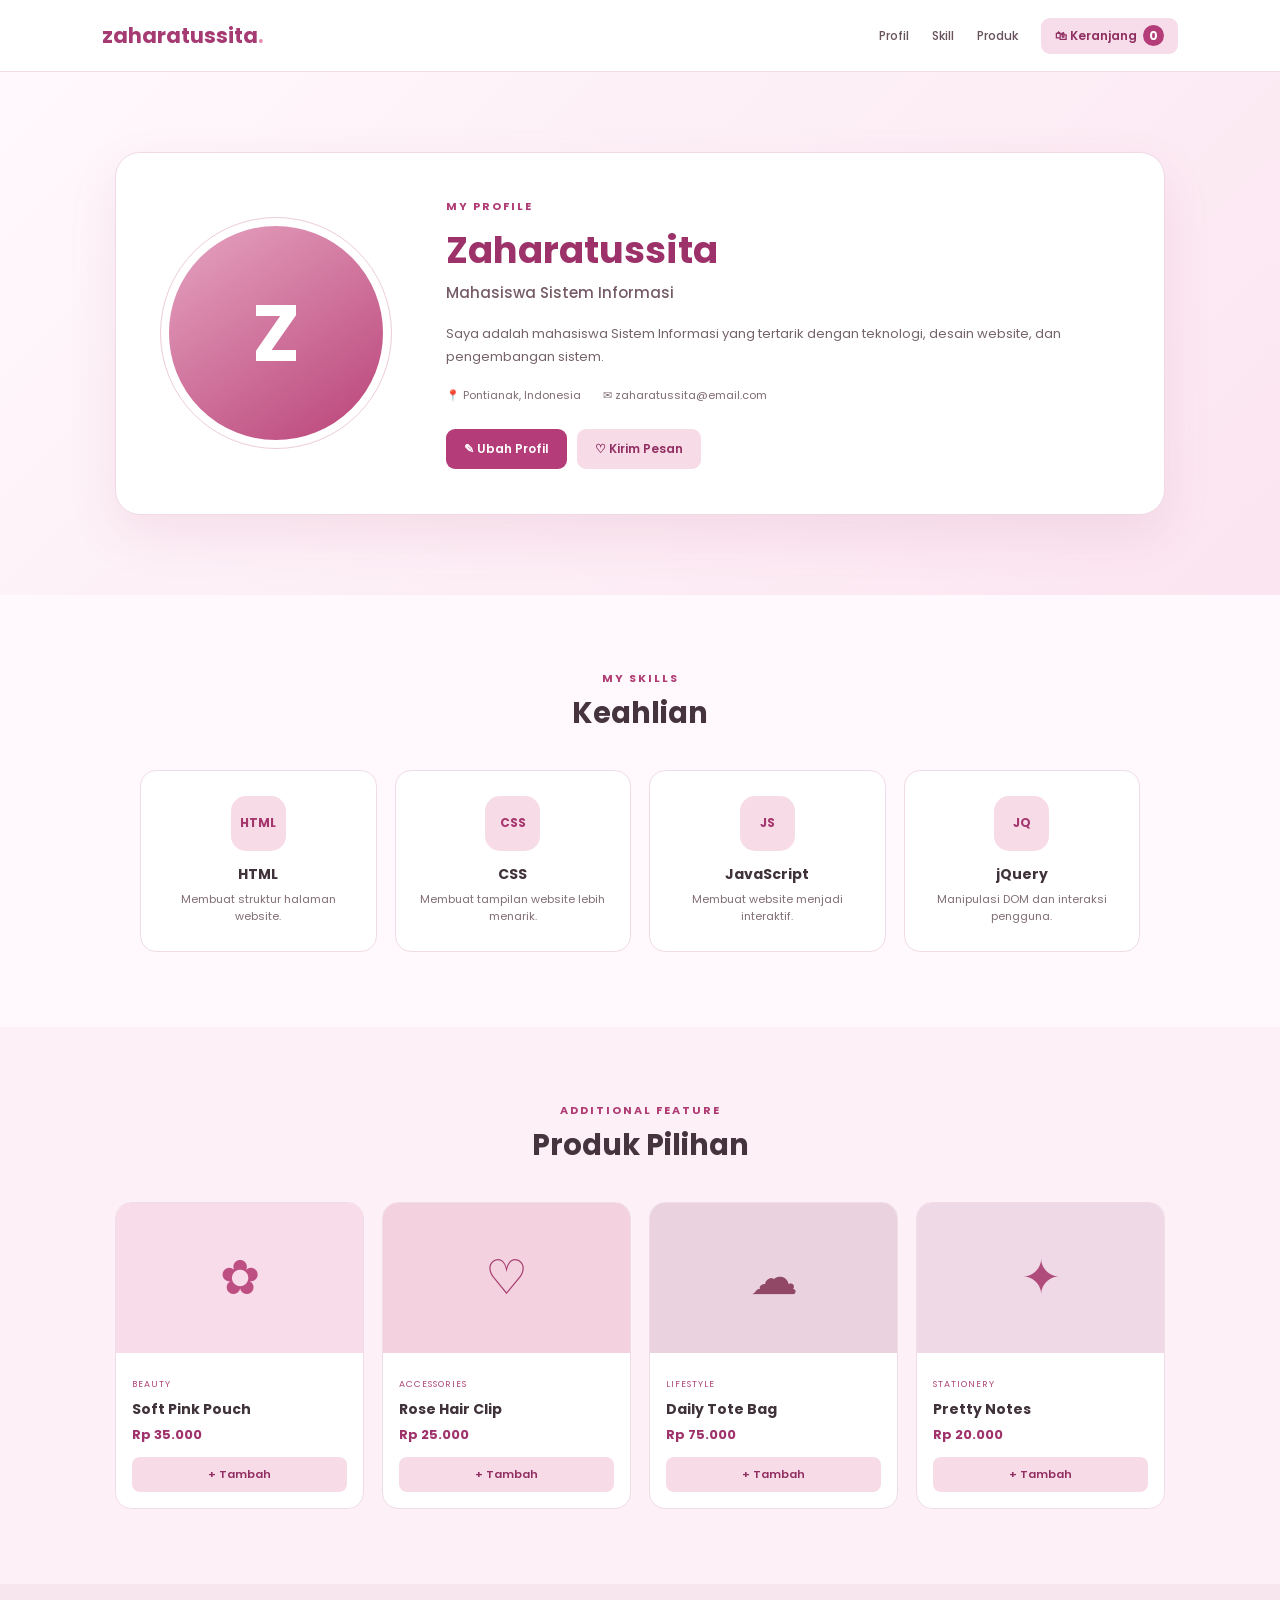
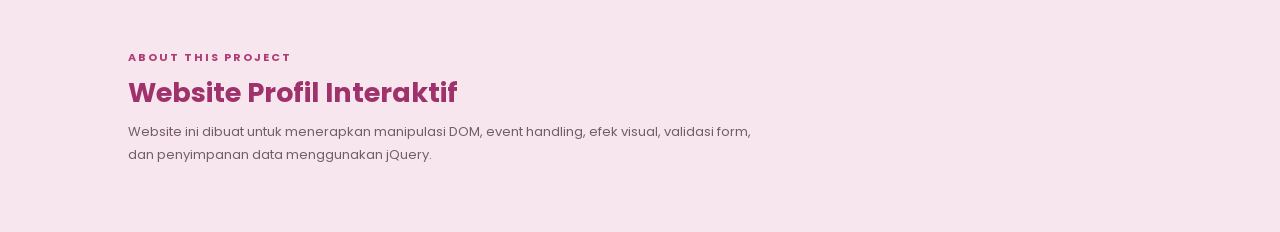
==== index.html @ 1e8b6162 "praktikum pemrograman dasar study kasus" ====
<!DOCTYPE html>
<html lang="id">
<head>
    <meta charset="UTF-8">
    <meta name="viewport" content="width=device-width, initial-scale=1.0">
    <title>Profil Zaharatussita</title>

    <link rel="preconnect" href="https://fonts.googleapis.com">
    <link rel="preconnect" href="https://fonts.gstatic.com" crossorigin>
    <link href="https://fonts.googleapis.com/css2?family=Poppins:wght@400;500;600;700&display=swap" rel="stylesheet">

    <link rel="stylesheet" href="style.css">
</head>
<body>

<header class="navbar">
    <div class="logo">zaharatussita<span>.</span></div>

    <nav>
        <a href="#profil">Profil</a>
        <a href="#skill">Skill</a>
        <a href="#produk">Produk</a>
        <button id="btnCart" class="cart-btn">
            🛍 Keranjang <b id="cartCount">0</b>
        </button>
    </nav>
</header>

<main>

    <!-- STUDI KASUS 4: PROFILE -->
    <section id="profil" class="profile-section">
        <div class="profile-card">

            <div class="profile-photo">
                <div class="photo-circle">Z</div>
            </div>

            <div class="profile-info">
                <p class="label">MY PROFILE</p>
                <h1 id="profileName">Zaharatussita</h1>

                <h3 id="profileJob">Mahasiswa Sistem Informasi</h3>

                <p id="profileDescription" class="description">
                    Saya adalah mahasiswa Sistem Informasi yang tertarik
                    dengan teknologi, desain website, dan pengembangan sistem.
                </p>

                <div class="profile-details">
                    <p>📍 <span id="profileLocation">Pontianak, Indonesia</span></p>
                    <p>✉ <span id="profileEmail">zaharatussita@email.com</span></p>
                </div>

                <div class="profile-buttons">
                    <button id="btnEditProfile" class="primary-btn">
                        ✎ Ubah Profil
                    </button>

                    <button id="btnMessage" class="secondary-btn">
                        ♡ Kirim Pesan
                    </button>
                </div>
            </div>
        </div>
    </section>

    <!-- SKILL -->
    <section id="skill" class="section">
        <div class="section-title">
            <p>MY SKILLS</p>
            <h2>Keahlian</h2>
        </div>

        <div class="skill-grid">
            <div class="skill-card">
                <div class="skill-icon">HTML</div>
                <h3>HTML</h3>
                <p>Membuat struktur halaman website.</p>
            </div>

            <div class="skill-card">
                <div class="skill-icon">CSS</div>
                <h3>CSS</h3>
                <p>Membuat tampilan website lebih menarik.</p>
            </div>

            <div class="skill-card">
                <div class="skill-icon">JS</div>
                <h3>JavaScript</h3>
                <p>Membuat website menjadi interaktif.</p>
            </div>

            <div class="skill-card">
                <div class="skill-icon">JQ</div>
                <h3>jQuery</h3>
                <p>Manipulasi DOM dan interaksi pengguna.</p>
            </div>
        </div>
    </section>

    <!-- FITUR TAMBAHAN: PRODUK -->
    <section id="produk" class="section product-section">
        <div class="section-title">
            <p>ADDITIONAL FEATURE</p>
            <h2>Produk Pilihan</h2>
        </div>

        <div class="product-grid">

            <article class="product-card">
                <div class="product-image pink">✿</div>
                <div class="product-info">
                    <span>Beauty</span>
                    <h3>Soft Pink Pouch</h3>
                    <p>Rp 35.000</p>
                    <button class="add-cart"
                        data-id="1"
                        data-nama="Soft Pink Pouch"
                        data-harga="35000">
                        + Tambah
                    </button>
                </div>
            </article>

            <article class="product-card">
                <div class="product-image rose">♡</div>
                <div class="product-info">
                    <span>Accessories</span>
                    <h3>Rose Hair Clip</h3>
                    <p>Rp 25.000</p>
                    <button class="add-cart"
                        data-id="2"
                        data-nama="Rose Hair Clip"
                        data-harga="25000">
                        + Tambah
                    </button>
                </div>
            </article>

            <article class="product-card">
                <div class="product-image mauve">☁</div>
                <div class="product-info">
                    <span>Lifestyle</span>
                    <h3>Daily Tote Bag</h3>
                    <p>Rp 75.000</p>
                    <button class="add-cart"
                        data-id="3"
                        data-nama="Daily Tote Bag"
                        data-harga="75000">
                        + Tambah
                    </button>
                </div>
            </article>

            <article class="product-card">
                <div class="product-image berry">✦</div>
                <div class="product-info">
                    <span>Stationery</span>
                    <h3>Pretty Notes</h3>
                    <p>Rp 20.000</p>
                    <button class="add-cart"
                        data-id="4"
                        data-nama="Pretty Notes"
                        data-harga="20000">
                        + Tambah
                    </button>
                </div>
            </article>

        </div>
    </section>

    <section class="about-section">
        <div>
            <p class="label">ABOUT THIS PROJECT</p>
            <h2>Website Profil Interaktif</h2>
            <p>
                Website ini dibuat untuk menerapkan manipulasi DOM,
                event handling, efek visual, validasi form, dan
                penyimpanan data menggunakan jQuery.
            </p>
        </div>
    </section>

</main>

<!-- MODAL EDIT PROFIL -->
<div id="editModal" class="modal">
    <div class="modal-content">
        <button class="close">&times;</button>

        <h2>Ubah Profil</h2>
        <p class="modal-desc">
            Edit informasi profil kemudian simpan perubahan.
        </p>

        <form id="profileForm">

            <label for="editName">Nama</label>
            <input type="text" id="editName">

            <label for="editJob">Pekerjaan / Status</label>
            <input type="text" id="editJob">

            <label for="editDescription">Deskripsi</label>
            <textarea id="editDescription" rows="4"></textarea>

            <label for="editLocation">Lokasi</label>
            <input type="text" id="editLocation">

            <label for="editEmail">Email</label>
            <input type="email" id="editEmail">

            <small id="profileError" class="error">
                Semua data harus diisi dengan benar.
            </small>

            <button type="submit" class="primary-btn full">
                Simpan Profil
            </button>
        </form>
    </div>
</div>

<!-- MODAL KIRIM PESAN -->
<div id="messageModal" class="modal">
    <div class="modal-content">
        <button class="close">&times;</button>

        <h2>Tinggalkan Pesan</h2>
        <p class="modal-desc">
            Isi form berikut untuk mengirim pesan.
        </p>

        <form id="contactForm">

            <label for="nama">Nama Lengkap</label>
            <input type="text" id="nama" placeholder="Masukkan nama">
            <small id="errNama" class="error">
                Nama minimal 3 karakter.
            </small>

            <label for="email">Email</label>
            <input type="email" id="email" placeholder="contoh@email.com">
            <small id="errEmail" class="error">
                Masukkan email yang valid.
            </small>

            <label for="pesan">Pesan</label>
            <textarea id="pesan" rows="5"
                placeholder="Tulis pesan minimal 10 karakter"></textarea>
            <small id="errPesan" class="error">
                Pesan minimal 10 karakter.
            </small>

            <button type="submit" class="primary-btn full">
                ✉ Kirim Pesan
            </button>
        </form>
    </div>
</div>

<!-- MODAL KERANJANG -->
<div id="cartModal" class="modal">
    <div class="modal-content cart-content">
        <button class="close">&times;</button>

        <h2>Keranjang Belanja</h2>

        <div id="cartItems"></div>

        <div class="cart-summary">

            <div class="summary-row">
                <span>Subtotal</span>
                <strong id="cartSubtotal">Rp 0</strong>
            </div>

            <div class="summary-row discount-row">
                <span>Diskon 10%</span>
                <strong id="cartDiscount">Rp 0</strong>
            </div>

            <div class="summary-row total-row">
                <span>Total</span>
                <strong id="cartTotal">Rp 0</strong>
            </div>

        </div>

        <button id="btnCheckout" class="primary-btn full">
            Checkout
        </button>
    </div>
</div>

<!-- MODAL DATA PEMBELI -->
<div id="buyerModal" class="modal">
    <div class="modal-content">
        <button class="close">&times;</button>

        <h2>Data Pembeli</h2>
        <p class="modal-desc">
            Lengkapi data sebelum checkout.
        </p>

        <form id="buyerForm">

            <label for="buyerName">Nama Lengkap</label>
            <input type="text" id="buyerName"
                placeholder="Masukkan nama lengkap">
            <small id="errBuyerName" class="error">
                Nama minimal 3 karakter.
            </small>

            <label for="buyerAddress">Alamat</label>
            <textarea id="buyerAddress" rows="3"
                placeholder="Masukkan alamat lengkap"></textarea>
            <small id="errBuyerAddress" class="error">
                Alamat wajib diisi.
            </small>

            <label for="buyerPhone">No. HP</label>
            <input type="text" id="buyerPhone"
                placeholder="08xxxxxxxxxx">
            <small id="errBuyerPhone" class="error">
                No. HP harus berupa angka dan minimal 10 digit.
            </small>

            <button type="submit" class="primary-btn full">
                Konfirmasi Checkout
            </button>
        </form>
    </div>
</div>

<div id="successMessage" class="success-message">
    ✓ Pesan berhasil dikirim!
</div>

<script src="https://code.jquery.com/jquery-3.7.1.min.js"></script>
<script src="script.js"></script>

</body>
</html>
---- style.css ----
* {
    margin: 0;
    padding: 0;
    box-sizing: border-box;
}

html {
    scroll-behavior: smooth;
}

body {
    font-family: "Poppins", sans-serif;
    background: #fff8fc;
    color: #40323a;
}

.navbar {
    height: 72px;
    padding: 0 8%;
    display: flex;
    align-items: center;
    justify-content: space-between;
    position: sticky;
    top: 0;
    z-index: 20;
    background: rgba(255, 255, 255, .96);
    border-bottom: 1px solid #f0dce7;
}

.logo {
    color: #a63b73;
    font-size: 21px;
    font-weight: 700;
}

.logo span {
    color: #e58ab3;
}

nav {
    display: flex;
    align-items: center;
    gap: 23px;
}

nav a {
    color: #68535d;
    text-decoration: none;
    font-size: 12px;
    font-weight: 500;
}

nav a:hover {
    color: #a63770;
}

.cart-btn {
    border: none;
    padding: 9px 14px;
    border-radius: 9px;
    background: #f7dce9;
    color: #8f2f62;
    font-family: inherit;
    font-size: 12px;
    font-weight: 600;
    cursor: pointer;
}

.cart-btn b {
    background: #b43d79;
    color: white;
    padding: 2px 6px;
    border-radius: 15px;
    margin-left: 3px;
}

.profile-section {
    padding: 80px 9%;
    background: linear-gradient(135deg, #fff8fc, #fbe5f0);
}

.profile-card {
    max-width: 1050px;
    margin: auto;
    padding: 45px;
    display: flex;
    align-items: center;
    gap: 55px;
    background: white;
    border: 1px solid #f0d9e5;
    border-radius: 25px;
    box-shadow: 0 20px 50px rgba(163, 57, 111, .10);
}

.profile-photo {
    flex-shrink: 0;
}

.photo-circle {
    width: 230px;
    height: 230px;
    display: grid;
    place-items: center;
    border-radius: 50%;
    background: linear-gradient(145deg, #e6a4c1, #b94378);
    border: 8px solid #fff;
    outline: 1px solid #edccda;
    color: white;
    font-size: 80px;
    font-weight: 700;
}

.profile-info {
    flex: 1;
}

.label,
.section-title p {
    color: #b03c74;
    font-size: 11px;
    font-weight: 700;
    letter-spacing: 2px;
}

.profile-info h1 {
    margin: 7px 0 3px;
    color: #9d3169;
    font-size: 37px;
}

.profile-info h3 {
    color: #765b67;
    font-size: 15px;
    font-weight: 500;
}

.description {
    max-width: 650px;
    margin: 18px 0;
    color: #75636b;
    font-size: 13px;
    line-height: 1.8;
}

.profile-details {
    display: flex;
    gap: 22px;
    flex-wrap: wrap;
    color: #806c75;
    font-size: 11px;
}

.profile-buttons {
    display: flex;
    gap: 10px;
    margin-top: 25px;
}

.primary-btn,
.secondary-btn {
    border: none;
    padding: 11px 18px;
    border-radius: 9px;
    font-family: inherit;
    font-size: 12px;
    font-weight: 600;
    cursor: pointer;
    transition: .25s;
}

.primary-btn {
    background: #b43d79;
    color: white;
}

.primary-btn:hover {
    background: #922d61;
    transform: translateY(-2px);
}

.secondary-btn {
    background: #f7dce8;
    color: #922f62;
}

.secondary-btn:hover {
    background: #efc4d9;
}

.section {
    padding: 75px 8%;
}

.section-title {
    text-align: center;
    margin-bottom: 35px;
}

.section-title h2 {
    margin-top: 5px;
    font-size: 29px;
    color: #45343d;
}

.skill-grid {
    max-width: 1000px;
    margin: auto;
    display: grid;
    grid-template-columns: repeat(4, 1fr);
    gap: 18px;
}

.skill-card {
    padding: 25px 18px;
    text-align: center;
    background: white;
    border: 1px solid #f0dce6;
    border-radius: 16px;
    transition: .25s;
}

.skill-card:hover {
    transform: translateY(-5px);
    box-shadow: 0 15px 35px rgba(166, 55, 112, .10);
}

.skill-icon {
    width: 55px;
    height: 55px;
    margin: auto auto 13px;
    display: grid;
    place-items: center;
    border-radius: 15px;
    background: #f7dce8;
    color: #a5356d;
    font-size: 12px;
    font-weight: 700;
}

.skill-card h3 {
    font-size: 14px;
    margin-bottom: 6px;
}

.skill-card p {
    color: #806d76;
    font-size: 11px;
    line-height: 1.6;
}

.product-section {
    background: #fdf0f6;
}

.product-grid {
    max-width: 1050px;
    margin: auto;
    display: grid;
    grid-template-columns: repeat(4, 1fr);
    gap: 18px;
}

.product-card {
    overflow: hidden;
    background: white;
    border: 1px solid #f0dce6;
    border-radius: 16px;
    transition: .25s;
}

.product-card:hover {
    transform: translateY(-5px);
    box-shadow: 0 15px 35px rgba(166, 55, 112, .10);
}

.product-image {
    height: 150px;
    display: grid;
    place-items: center;
    font-size: 48px;
}

.pink {
    background: #f9dce9;
    color: #bd4f83;
}

.rose {
    background: #f4d1df;
    color: #a43b6d;
}

.mauve {
    background: #ead3df;
    color: #914866;
}

.berry {
    background: #f0d9e6;
    color: #b04c7c;
}

.product-info {
    padding: 16px;
}

.product-info span {
    color: #b04a7a;
    font-size: 9px;
    letter-spacing: 1px;
    text-transform: uppercase;
}

.product-info h3 {
    margin: 5px 0;
    font-size: 14px;
}

.product-info > p {
    color: #9f326b;
    font-size: 13px;
    font-weight: 700;
}

.add-cart {
    width: 100%;
    margin-top: 12px;
    padding: 9px;
    border: none;
    border-radius: 8px;
    background: #f7dce8;
    color: #922f62;
    font-family: inherit;
    font-size: 11px;
    font-weight: 600;
    cursor: pointer;
}

.add-cart:hover {
    background: #efc4d9;
}

.about-section {
    padding: 65px 10%;
    background: #f8e6ef;
}

.about-section h2 {
    margin: 7px 0;
    color: #9f326b;
    font-size: 27px;
}

.about-section p:last-child {
    max-width: 650px;
    color: #735e68;
    font-size: 13px;
    line-height: 1.8;
}

.modal {
    display: none;
    position: fixed;
    inset: 0;
    z-index: 50;
    overflow-y: auto;
    padding: 25px 15px;
    background: rgba(53, 29, 43, .50);
}

.modal-content {
    position: relative;
    width: 100%;
    max-width: 470px;
    margin: 35px auto;
    padding: 30px;
    border-radius: 18px;
    background: white;
    box-shadow: 0 20px 60px rgba(64, 25, 47, .20);
}

.modal-content h2 {
    color: #9f326b;
    font-size: 23px;
}

.modal-desc {
    margin: 5px 0 20px;
    color: #89727b;
    font-size: 11px;
}

.close {
    position: absolute;
    right: 17px;
    top: 10px;
    border: none;
    background: none;
    color: #9c7b88;
    font-size: 27px;
    cursor: pointer;
}

label {
    display: block;
    margin: 12px 0 5px;
    color: #604b55;
    font-size: 11px;
    font-weight: 600;
}

input,
textarea {
    width: 100%;
    padding: 10px;
    border: 1px solid #e6ccd8;
    border-radius: 8px;
    outline: none;
    resize: vertical;
    font-family: inherit;
    font-size: 11px;
}

input:focus,
textarea:focus {
    border-color: #bd4d82;
    box-shadow: 0 0 0 3px rgba(189, 77, 130, .08);
}

.error {
    display: none;
    margin-top: 4px;
    color: #c13e70;
    font-size: 9px;
}

.full {
    width: 100%;
    margin-top: 17px;
}

.cart-row {
    display: flex;
    align-items: center;
    gap: 10px;
    padding: 13px 0;
    border-bottom: 1px solid #f1e1e8;
}

.cart-row-info {
    flex: 1;
}

.cart-row-info h4 {
    font-size: 12px;
}

.cart-row-info p {
    margin-top: 2px;
    color: #a13a6d;
    font-size: 10px;
}

.qty-control {
    display: flex;
    align-items: center;
    gap: 6px;
}

.qty-control button {
    width: 24px;
    height: 24px;
    border: none;
    border-radius: 6px;
    background: #f5dbe7;
    color: #8f2e61;
    cursor: pointer;
}

.remove-item {
    border: none;
    background: none;
    color: #c55a88;
    cursor: pointer;
    font-size: 18px;
}

.empty-cart {
    padding: 35px 5px;
    text-align: center;
    color: #947c86;
    font-size: 12px;
}

.cart-summary {
    margin-top: 15px;
}

.summary-row {
    display: flex;
    justify-content: space-between;
    padding: 6px 0;
    color: #705b65;
    font-size: 11px;
}

.discount-row {
    color: #b83d76;
}

.total-row {
    margin-top: 7px;
    padding-top: 13px;
    border-top: 1px solid #ead5df;
    color: #8f2d60;
    font-size: 15px;
}

.success-message {
    display: none;
    position: fixed;
    right: 22px;
    bottom: 22px;
    z-index: 80;
    padding: 13px 18px;
    border-radius: 10px;
    background: #a83b70;
    color: white;
    font-size: 11px;
    box-shadow: 0 10px 25px rgba(125, 38, 82, .20);
}

@media (max-width: 850px) {
    .profile-card {
        flex-direction: column;
        text-align: center;
        padding: 35px 25px;
    }

    .profile-details,
    .profile-buttons {
        justify-content: center;
    }

    .skill-grid,
    .product-grid {
        grid-template-columns: repeat(2, 1fr);
    }
}

@media (max-width: 600px) {
    .navbar {
        padding: 0 5%;
    }

    nav a {
        display: none;
    }

    .profile-section {
        padding: 50px 6%;
    }

    .photo-circle {
        width: 180px;
        height: 180px;
        font-size: 60px;
    }

    .profile-info h1 {
        font-size: 30px;
    }

    .profile-buttons {
        flex-direction: column;
    }

    .skill-grid,
    .product-grid {
        grid-template-columns: 1fr;
    }

    .section {
        padding: 55px 7%;
    }
}
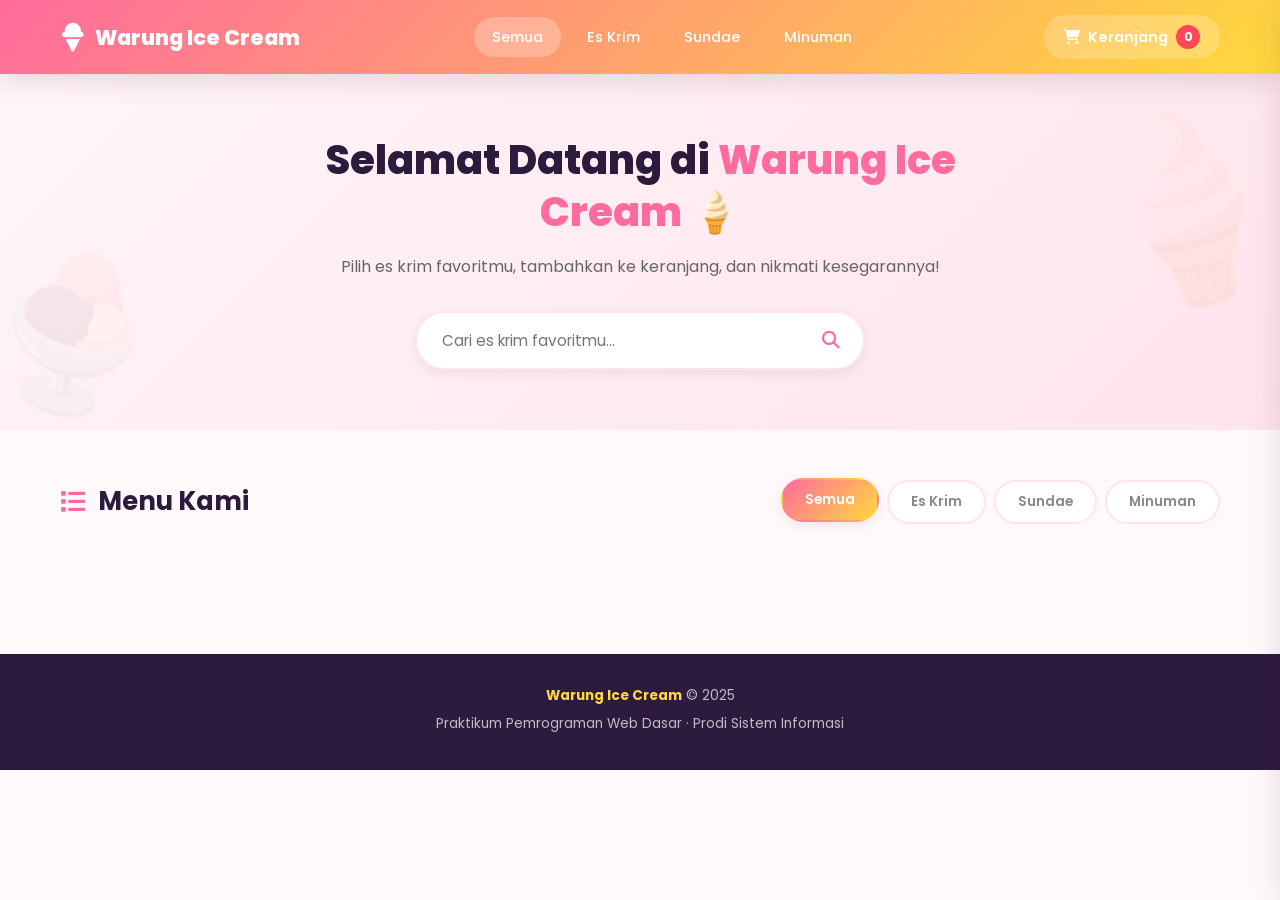
==== commit 9976d37c: "eskrim" ====
--- a/index.html
+++ b/index.html
@@ -1,346 +1,119 @@
-<!DOCTYPE html>
-<html lang="id">
-<head>
-    <meta charset="UTF-8">
-    <meta name="viewport" content="width=device-width, initial-scale=1.0">
-    <title>Profil Zaharatussita</title>
-
-    <link rel="preconnect" href="https://fonts.googleapis.com">
-    <link rel="preconnect" href="https://fonts.gstatic.com" crossorigin>
-    <link href="https://fonts.googleapis.com/css2?family=Poppins:wght@400;500;600;700&display=swap" rel="stylesheet">
-
-    <link rel="stylesheet" href="style.css">
-</head>
-<body>
-
-<header class="navbar">
-    <div class="logo">zaharatussita<span>.</span></div>
-
-    <nav>
-        <a href="#profil">Profil</a>
-        <a href="#skill">Skill</a>
-        <a href="#produk">Produk</a>
-        <button id="btnCart" class="cart-btn">
-            🛍 Keranjang <b id="cartCount">0</b>
-        </button>
-    </nav>
-</header>
-
-<main>
-
-    <!-- STUDI KASUS 4: PROFILE -->
-    <section id="profil" class="profile-section">
-        <div class="profile-card">
-
-            <div class="profile-photo">
-                <div class="photo-circle">Z</div>
-            </div>
-
-            <div class="profile-info">
-                <p class="label">MY PROFILE</p>
-                <h1 id="profileName">Zaharatussita</h1>
-
-                <h3 id="profileJob">Mahasiswa Sistem Informasi</h3>
-
-                <p id="profileDescription" class="description">
-                    Saya adalah mahasiswa Sistem Informasi yang tertarik
-                    dengan teknologi, desain website, dan pengembangan sistem.
-                </p>
-
-                <div class="profile-details">
-                    <p>📍 <span id="profileLocation">Pontianak, Indonesia</span></p>
-                    <p>✉ <span id="profileEmail">zaharatussita@email.com</span></p>
-                </div>
-
-                <div class="profile-buttons">
-                    <button id="btnEditProfile" class="primary-btn">
-                        ✎ Ubah Profil
-                    </button>
-
-                    <button id="btnMessage" class="secondary-btn">
-                        ♡ Kirim Pesan
-                    </button>
-                </div>
-            </div>
-        </div>
-    </section>
-
-    <!-- SKILL -->
-    <section id="skill" class="section">
-        <div class="section-title">
-            <p>MY SKILLS</p>
-            <h2>Keahlian</h2>
-        </div>
-
-        <div class="skill-grid">
-            <div class="skill-card">
-                <div class="skill-icon">HTML</div>
-                <h3>HTML</h3>
-                <p>Membuat struktur halaman website.</p>
-            </div>
-
-            <div class="skill-card">
-                <div class="skill-icon">CSS</div>
-                <h3>CSS</h3>
-                <p>Membuat tampilan website lebih menarik.</p>
-            </div>
-
-            <div class="skill-card">
-                <div class="skill-icon">JS</div>
-                <h3>JavaScript</h3>
-                <p>Membuat website menjadi interaktif.</p>
-            </div>
-
-            <div class="skill-card">
-                <div class="skill-icon">JQ</div>
-                <h3>jQuery</h3>
-                <p>Manipulasi DOM dan interaksi pengguna.</p>
-            </div>
-        </div>
-    </section>
-
-    <!-- FITUR TAMBAHAN: PRODUK -->
-    <section id="produk" class="section product-section">
-        <div class="section-title">
-            <p>ADDITIONAL FEATURE</p>
-            <h2>Produk Pilihan</h2>
-        </div>
-
-        <div class="product-grid">
-
-            <article class="product-card">
-                <div class="product-image pink">✿</div>
-                <div class="product-info">
-                    <span>Beauty</span>
-                    <h3>Soft Pink Pouch</h3>
-                    <p>Rp 35.000</p>
-                    <button class="add-cart"
-                        data-id="1"
-                        data-nama="Soft Pink Pouch"
-                        data-harga="35000">
-                        + Tambah
-                    </button>
-                </div>
-            </article>
-
-            <article class="product-card">
-                <div class="product-image rose">♡</div>
-                <div class="product-info">
-                    <span>Accessories</span>
-                    <h3>Rose Hair Clip</h3>
-                    <p>Rp 25.000</p>
-                    <button class="add-cart"
-                        data-id="2"
-                        data-nama="Rose Hair Clip"
-                        data-harga="25000">
-                        + Tambah
-                    </button>
-                </div>
-            </article>
-
-            <article class="product-card">
-                <div class="product-image mauve">☁</div>
-                <div class="product-info">
-                    <span>Lifestyle</span>
-                    <h3>Daily Tote Bag</h3>
-                    <p>Rp 75.000</p>
-                    <button class="add-cart"
-                        data-id="3"
-                        data-nama="Daily Tote Bag"
-                        data-harga="75000">
-                        + Tambah
-                    </button>
-                </div>
-            </article>
-
-            <article class="product-card">
-                <div class="product-image berry">✦</div>
-                <div class="product-info">
-                    <span>Stationery</span>
-                    <h3>Pretty Notes</h3>
-                    <p>Rp 20.000</p>
-                    <button class="add-cart"
-                        data-id="4"
-                        data-nama="Pretty Notes"
-                        data-harga="20000">
-                        + Tambah
-                    </button>
-                </div>
-            </article>
-
-        </div>
-    </section>
-
-    <section class="about-section">
-        <div>
-            <p class="label">ABOUT THIS PROJECT</p>
-            <h2>Website Profil Interaktif</h2>
-            <p>
-                Website ini dibuat untuk menerapkan manipulasi DOM,
-                event handling, efek visual, validasi form, dan
-                penyimpanan data menggunakan jQuery.
-            </p>
-        </div>
-    </section>
-
-</main>
-
-<!-- MODAL EDIT PROFIL -->
-<div id="editModal" class="modal">
-    <div class="modal-content">
-        <button class="close">&times;</button>
-
-        <h2>Ubah Profil</h2>
-        <p class="modal-desc">
-            Edit informasi profil kemudian simpan perubahan.
-        </p>
-
-        <form id="profileForm">
-
-            <label for="editName">Nama</label>
-            <input type="text" id="editName">
-
-            <label for="editJob">Pekerjaan / Status</label>
-            <input type="text" id="editJob">
-
-            <label for="editDescription">Deskripsi</label>
-            <textarea id="editDescription" rows="4"></textarea>
-
-            <label for="editLocation">Lokasi</label>
-            <input type="text" id="editLocation">
-
-            <label for="editEmail">Email</label>
-            <input type="email" id="editEmail">
-
-            <small id="profileError" class="error">
-                Semua data harus diisi dengan benar.
-            </small>
-
-            <button type="submit" class="primary-btn full">
-                Simpan Profil
-            </button>
-        </form>
-    </div>
-</div>
-
-<!-- MODAL KIRIM PESAN -->
-<div id="messageModal" class="modal">
-    <div class="modal-content">
-        <button class="close">&times;</button>
-
-        <h2>Tinggalkan Pesan</h2>
-        <p class="modal-desc">
-            Isi form berikut untuk mengirim pesan.
-        </p>
-
-        <form id="contactForm">
-
-            <label for="nama">Nama Lengkap</label>
-            <input type="text" id="nama" placeholder="Masukkan nama">
-            <small id="errNama" class="error">
-                Nama minimal 3 karakter.
-            </small>
-
-            <label for="email">Email</label>
-            <input type="email" id="email" placeholder="contoh@email.com">
-            <small id="errEmail" class="error">
-                Masukkan email yang valid.
-            </small>
-
-            <label for="pesan">Pesan</label>
-            <textarea id="pesan" rows="5"
-                placeholder="Tulis pesan minimal 10 karakter"></textarea>
-            <small id="errPesan" class="error">
-                Pesan minimal 10 karakter.
-            </small>
-
-            <button type="submit" class="primary-btn full">
-                ✉ Kirim Pesan
-            </button>
-        </form>
-    </div>
-</div>
-
-<!-- MODAL KERANJANG -->
-<div id="cartModal" class="modal">
-    <div class="modal-content cart-content">
-        <button class="close">&times;</button>
-
-        <h2>Keranjang Belanja</h2>
-
-        <div id="cartItems"></div>
-
-        <div class="cart-summary">
-
-            <div class="summary-row">
-                <span>Subtotal</span>
-                <strong id="cartSubtotal">Rp 0</strong>
-            </div>
-
-            <div class="summary-row discount-row">
-                <span>Diskon 10%</span>
-                <strong id="cartDiscount">Rp 0</strong>
-            </div>
-
-            <div class="summary-row total-row">
-                <span>Total</span>
-                <strong id="cartTotal">Rp 0</strong>
-            </div>
-
-        </div>
-
-        <button id="btnCheckout" class="primary-btn full">
-            Checkout
-        </button>
-    </div>
-</div>
-
-<!-- MODAL DATA PEMBELI -->
-<div id="buyerModal" class="modal">
-    <div class="modal-content">
-        <button class="close">&times;</button>
-
-        <h2>Data Pembeli</h2>
-        <p class="modal-desc">
-            Lengkapi data sebelum checkout.
-        </p>
-
-        <form id="buyerForm">
-
-            <label for="buyerName">Nama Lengkap</label>
-            <input type="text" id="buyerName"
-                placeholder="Masukkan nama lengkap">
-            <small id="errBuyerName" class="error">
-                Nama minimal 3 karakter.
-            </small>
-
-            <label for="buyerAddress">Alamat</label>
-            <textarea id="buyerAddress" rows="3"
-                placeholder="Masukkan alamat lengkap"></textarea>
-            <small id="errBuyerAddress" class="error">
-                Alamat wajib diisi.
-            </small>
-
-            <label for="buyerPhone">No. HP</label>
-            <input type="text" id="buyerPhone"
-                placeholder="08xxxxxxxxxx">
-            <small id="errBuyerPhone" class="error">
-                No. HP harus berupa angka dan minimal 10 digit.
-            </small>
-
-            <button type="submit" class="primary-btn full">
-                Konfirmasi Checkout
-            </button>
-        </form>
-    </div>
-</div>
-
-<div id="successMessage" class="success-message">
-    ✓ Pesan berhasil dikirim!
-</div>
-
-<script src="https://code.jquery.com/jquery-3.7.1.min.js"></script>
-<script src="script.js"></script>
-
-</body>
-</html>
+<!DOCTYPE html> 
+<html lang="id"> 
+<head> 
+    <meta charset="UTF-8"> 
+    <meta name="viewport" content="width=device-width, initial-scale=1.0">     <title>Warung Ice Cream - Es Krim Segar Setiap Hari</title> 
+     
+    <!-- jQuery CDN --> 
+    <script src="https://code.jquery.com/jquery-3.7.1.min.js"  
+            integrity="sha256-/JqT3SQfawRcv/BIHPThkBvs0OEvtFFmqPF/lYI/Cxo="              crossorigin="anonymous"></script> 
+     
+    <!-- Font Awesome untuk ikon --> 
+	    	<link 	rel="stylesheet" 
+href="https://cdnjs.cloudflare.com/ajax/libs/font-awesome/6.4.0/css/all.min.css"> 
+     
+    <!-- Google Fonts --> 
+	    	<link 
+href="https://fonts.googleapis.com/css2?family=Poppins:wght@300;400;500;600;700 ;800&display=swap" rel="stylesheet"> 
+     
+    <!-- CSS Eksternal --> 
+    <link rel="stylesheet" href="style.css"> 
+</head> 
+<body> 
+ 
+    <!-- ========== NAVBAR ========== --> 
+    <nav class="navbar"> 
+        <div class="nav-container"> 
+            <div class="logo"> 
+                <i class="fas fa-ice-cream"></i> 
+                <span>Warung Ice Cream</span> 
+            </div> 
+             
+            <div class="nav-menu" id="navMenu"> 
+                <a class="nav-link active" data-filter="all">Semua</a> 
+                <a class="nav-link" data-filter="es-krim">Es Krim</a> 
+                <a class="nav-link" data-filter="sundae">Sundae</a> 
+                <a class="nav-link" data-filter="minuman">Minuman</a> 
+            </div> 
+             
+            <div class="cart-btn" id="cartBtn"> 
+                <i class="fas fa-shopping-cart"></i> 
+                <span class="cart-text">Keranjang</span> 
+                <span class="cart-badge" id="cartBadge">0</span> 
+            </div> 
+             
+            <div class="hamburger" id="hamburger"> 
+                <i class="fas fa-bars"></i> 
+            </div> 
+        </div> 
+    </nav> 
+ 
+    <!-- ========== HERO SECTION ========== --> 
+    <section class="hero"> 
+        <div class="hero-content"> 
+            <h1>Selamat Datang di <span>Warung Ice Cream</span> 🍦</h1>             <p>Pilih es krim favoritmu, tambahkan ke keranjang, dan nikmati kesegarannya!</p> 
+             
+            <div class="search-box"> 
+                	<input type="text" id="searchProduk" placeholder="Cari es krim favoritmu..."> 
+                <i class="fas fa-search"></i> 
+            </div> 
+        </div> 
+    </section> 
+ 
+    <!-- ========== PRODUK SECTION ========== --> 
+    <section class="produk-section"> 
+        <div class="section-header"> 
+            <h2><i class="fas fa-list"></i> Menu Kami</h2> 
+            <div class="filter-btns"> 
+                <button class="filter-btn active" data-cat="all">Semua</button> 
+                <button class="filter-btn" data-cat="es-krim">Es Krim</button> 
+                <button class="filter-btn" data-cat="sundae">Sundae</button> 
+                <button class="filter-btn" data-cat="minuman">Minuman</button> 
+            </div> 
+        </div> 
+         
+        <!-- Grid produk akan di-render oleh jQuery --> 
+        <div class="produk-grid" id="produkGrid"></div> 
+    </section> 
+ 
+    <!-- ========== CART SIDEBAR ========== --> 
+    <div class="cart-overlay" id="cartOverlay"></div> 
+     
+    <aside class="cart-sidebar" id="cartSidebar"> 
+        <div class="cart-header"> 
+            <h3><i class="fas fa-shopping-bag"></i> Keranjang Belanja</h3> 
+            <button class="cart-close" id="cartClose"> 
+                <i class="fas fa-times"></i> 
+            </button> 
+        </div> 
+         
+        <div class="cart-items" id="cartItems"> 
+            <!-- Item keranjang akan di-render oleh jQuery --> 
+        </div> 
+         
+        <div class="cart-footer"> 
+            <div class="cart-total"> 
+                <span>Total:</span> 
+                <span class="total-price" id="cartTotal">Rp 0</span> 
+            </div> 
+            <button class="btn-checkout" id="btnCheckout"> 
+                <i class="fas fa-check-circle"></i> Checkout Sekarang 
+            </button> 
+        </div>     </aside> 
+ 
+    <!-- ========== TOAST NOTIFICATION ========== --> 
+    <div class="toast" id="toast"> 
+        <i class="fas fa-check-circle"></i> 
+        <span id="toastMsg">Produk ditambahkan!</span> 
+    </div> 
+ 
+    <!-- ========== FOOTER ========== --> 
+    <footer class="footer"> 
+        <p><strong>Warung Ice Cream</strong> © 2025</p> 
+        <p>Praktikum Pemrograman Web Dasar · Prodi Sistem Informasi</p>     </footer> 
+ 
+    <!-- JavaScript Eksternal --> 
+    <script src="script.js"></script> 
+</body> 
+</html> 
+ 
--- a/style.css
+++ b/style.css
@@ -1,586 +1,518 @@
-* {
-    margin: 0;
-    padding: 0;
-    box-sizing: border-box;
-}
-
-html {
-    scroll-behavior: smooth;
-}
-
-body {
-    font-family: "Poppins", sans-serif;
-    background: #fff8fc;
-    color: #40323a;
-}
-
-.navbar {
-    height: 72px;
-    padding: 0 8%;
-    display: flex;
-    align-items: center;
-    justify-content: space-between;
-    position: sticky;
-    top: 0;
-    z-index: 20;
-    background: rgba(255, 255, 255, .96);
-    border-bottom: 1px solid #f0dce7;
-}
-
-.logo {
-    color: #a63b73;
-    font-size: 21px;
-    font-weight: 700;
-}
-
-.logo span {
-    color: #e58ab3;
-}
-
-nav {
-    display: flex;
-    align-items: center;
-    gap: 23px;
-}
-
-nav a {
-    color: #68535d;
-    text-decoration: none;
-    font-size: 12px;
-    font-weight: 500;
-}
-
-nav a:hover {
-    color: #a63770;
-}
-
-.cart-btn {
-    border: none;
-    padding: 9px 14px;
-    border-radius: 9px;
-    background: #f7dce9;
-    color: #8f2f62;
-    font-family: inherit;
-    font-size: 12px;
-    font-weight: 600;
-    cursor: pointer;
-}
-
-.cart-btn b {
-    background: #b43d79;
-    color: white;
-    padding: 2px 6px;
-    border-radius: 15px;
-    margin-left: 3px;
-}
-
-.profile-section {
-    padding: 80px 9%;
-    background: linear-gradient(135deg, #fff8fc, #fbe5f0);
-}
-
-.profile-card {
-    max-width: 1050px;
-    margin: auto;
-    padding: 45px;
-    display: flex;
-    align-items: center;
-    gap: 55px;
-    background: white;
-    border: 1px solid #f0d9e5;
-    border-radius: 25px;
-    box-shadow: 0 20px 50px rgba(163, 57, 111, .10);
-}
-
-.profile-photo {
-    flex-shrink: 0;
-}
-
-.photo-circle {
-    width: 230px;
-    height: 230px;
-    display: grid;
-    place-items: center;
-    border-radius: 50%;
-    background: linear-gradient(145deg, #e6a4c1, #b94378);
-    border: 8px solid #fff;
-    outline: 1px solid #edccda;
-    color: white;
-    font-size: 80px;
-    font-weight: 700;
-}
-
-.profile-info {
-    flex: 1;
-}
-
-.label,
-.section-title p {
-    color: #b03c74;
-    font-size: 11px;
-    font-weight: 700;
-    letter-spacing: 2px;
-}
-
-.profile-info h1 {
-    margin: 7px 0 3px;
-    color: #9d3169;
-    font-size: 37px;
-}
-
-.profile-info h3 {
-    color: #765b67;
-    font-size: 15px;
-    font-weight: 500;
-}
-
-.description {
-    max-width: 650px;
-    margin: 18px 0;
-    color: #75636b;
-    font-size: 13px;
-    line-height: 1.8;
-}
-
-.profile-details {
-    display: flex;
-    gap: 22px;
-    flex-wrap: wrap;
-    color: #806c75;
-    font-size: 11px;
-}
-
-.profile-buttons {
-    display: flex;
-    gap: 10px;
-    margin-top: 25px;
-}
-
-.primary-btn,
-.secondary-btn {
-    border: none;
-    padding: 11px 18px;
-    border-radius: 9px;
-    font-family: inherit;
-    font-size: 12px;
-    font-weight: 600;
-    cursor: pointer;
-    transition: .25s;
-}
-
-.primary-btn {
-    background: #b43d79;
-    color: white;
-}
-
-.primary-btn:hover {
-    background: #922d61;
-    transform: translateY(-2px);
-}
-
-.secondary-btn {
-    background: #f7dce8;
-    color: #922f62;
-}
-
-.secondary-btn:hover {
-    background: #efc4d9;
-}
-
-.section {
-    padding: 75px 8%;
-}
-
-.section-title {
-    text-align: center;
-    margin-bottom: 35px;
-}
-
-.section-title h2 {
-    margin-top: 5px;
-    font-size: 29px;
-    color: #45343d;
-}
-
-.skill-grid {
-    max-width: 1000px;
-    margin: auto;
-    display: grid;
-    grid-template-columns: repeat(4, 1fr);
-    gap: 18px;
-}
-
-.skill-card {
-    padding: 25px 18px;
-    text-align: center;
-    background: white;
-    border: 1px solid #f0dce6;
-    border-radius: 16px;
-    transition: .25s;
-}
-
-.skill-card:hover {
-    transform: translateY(-5px);
-    box-shadow: 0 15px 35px rgba(166, 55, 112, .10);
-}
-
-.skill-icon {
-    width: 55px;
-    height: 55px;
-    margin: auto auto 13px;
-    display: grid;
-    place-items: center;
-    border-radius: 15px;
-    background: #f7dce8;
-    color: #a5356d;
-    font-size: 12px;
-    font-weight: 700;
-}
-
-.skill-card h3 {
-    font-size: 14px;
-    margin-bottom: 6px;
-}
-
-.skill-card p {
-    color: #806d76;
-    font-size: 11px;
-    line-height: 1.6;
-}
-
-.product-section {
-    background: #fdf0f6;
-}
-
-.product-grid {
-    max-width: 1050px;
-    margin: auto;
-    display: grid;
-    grid-template-columns: repeat(4, 1fr);
-    gap: 18px;
-}
-
-.product-card {
-    overflow: hidden;
-    background: white;
-    border: 1px solid #f0dce6;
-    border-radius: 16px;
-    transition: .25s;
-}
-
-.product-card:hover {
-    transform: translateY(-5px);
-    box-shadow: 0 15px 35px rgba(166, 55, 112, .10);
-}
-
-.product-image {
-    height: 150px;
-    display: grid;
-    place-items: center;
-    font-size: 48px;
-}
-
-.pink {
-    background: #f9dce9;
-    color: #bd4f83;
-}
-
-.rose {
-    background: #f4d1df;
-    color: #a43b6d;
-}
-
-.mauve {
-    background: #ead3df;
-    color: #914866;
-}
-
-.berry {
-    background: #f0d9e6;
-    color: #b04c7c;
-}
-
-.product-info {
-    padding: 16px;
-}
-
-.product-info span {
-    color: #b04a7a;
-    font-size: 9px;
-    letter-spacing: 1px;
-    text-transform: uppercase;
-}
-
-.product-info h3 {
-    margin: 5px 0;
-    font-size: 14px;
-}
-
-.product-info > p {
-    color: #9f326b;
-    font-size: 13px;
-    font-weight: 700;
-}
-
-.add-cart {
-    width: 100%;
-    margin-top: 12px;
-    padding: 9px;
-    border: none;
-    border-radius: 8px;
-    background: #f7dce8;
-    color: #922f62;
-    font-family: inherit;
-    font-size: 11px;
-    font-weight: 600;
-    cursor: pointer;
-}
-
-.add-cart:hover {
-    background: #efc4d9;
-}
-
-.about-section {
-    padding: 65px 10%;
-    background: #f8e6ef;
-}
-
-.about-section h2 {
-    margin: 7px 0;
-    color: #9f326b;
-    font-size: 27px;
-}
-
-.about-section p:last-child {
-    max-width: 650px;
-    color: #735e68;
-    font-size: 13px;
-    line-height: 1.8;
-}
-
-.modal {
-    display: none;
-    position: fixed;
-    inset: 0;
-    z-index: 50;
-    overflow-y: auto;
-    padding: 25px 15px;
-    background: rgba(53, 29, 43, .50);
-}
-
-.modal-content {
-    position: relative;
-    width: 100%;
-    max-width: 470px;
-    margin: 35px auto;
-    padding: 30px;
-    border-radius: 18px;
-    background: white;
-    box-shadow: 0 20px 60px rgba(64, 25, 47, .20);
-}
-
-.modal-content h2 {
-    color: #9f326b;
-    font-size: 23px;
-}
-
-.modal-desc {
-    margin: 5px 0 20px;
-    color: #89727b;
-    font-size: 11px;
-}
-
-.close {
-    position: absolute;
-    right: 17px;
-    top: 10px;
-    border: none;
-    background: none;
-    color: #9c7b88;
-    font-size: 27px;
-    cursor: pointer;
-}
-
-label {
-    display: block;
-    margin: 12px 0 5px;
-    color: #604b55;
-    font-size: 11px;
-    font-weight: 600;
-}
-
-input,
-textarea {
-    width: 100%;
-    padding: 10px;
-    border: 1px solid #e6ccd8;
-    border-radius: 8px;
-    outline: none;
-    resize: vertical;
-    font-family: inherit;
-    font-size: 11px;
-}
-
-input:focus,
-textarea:focus {
-    border-color: #bd4d82;
-    box-shadow: 0 0 0 3px rgba(189, 77, 130, .08);
-}
-
-.error {
-    display: none;
-    margin-top: 4px;
-    color: #c13e70;
-    font-size: 9px;
-}
-
-.full {
-    width: 100%;
-    margin-top: 17px;
-}
-
-.cart-row {
-    display: flex;
-    align-items: center;
-    gap: 10px;
-    padding: 13px 0;
-    border-bottom: 1px solid #f1e1e8;
-}
-
-.cart-row-info {
-    flex: 1;
-}
-
-.cart-row-info h4 {
-    font-size: 12px;
-}
-
-.cart-row-info p {
-    margin-top: 2px;
-    color: #a13a6d;
-    font-size: 10px;
-}
-
-.qty-control {
-    display: flex;
-    align-items: center;
-    gap: 6px;
-}
-
-.qty-control button {
-    width: 24px;
-    height: 24px;
-    border: none;
-    border-radius: 6px;
-    background: #f5dbe7;
-    color: #8f2e61;
-    cursor: pointer;
-}
-
-.remove-item {
-    border: none;
-    background: none;
-    color: #c55a88;
-    cursor: pointer;
-    font-size: 18px;
-}
-
-.empty-cart {
-    padding: 35px 5px;
-    text-align: center;
-    color: #947c86;
-    font-size: 12px;
-}
-
-.cart-summary {
-    margin-top: 15px;
-}
-
-.summary-row {
-    display: flex;
-    justify-content: space-between;
-    padding: 6px 0;
-    color: #705b65;
-    font-size: 11px;
-}
-
-.discount-row {
-    color: #b83d76;
-}
-
-.total-row {
-    margin-top: 7px;
-    padding-top: 13px;
-    border-top: 1px solid #ead5df;
-    color: #8f2d60;
-    font-size: 15px;
-}
-
-.success-message {
-    display: none;
-    position: fixed;
-    right: 22px;
-    bottom: 22px;
-    z-index: 80;
-    padding: 13px 18px;
-    border-radius: 10px;
-    background: #a83b70;
-    color: white;
-    font-size: 11px;
-    box-shadow: 0 10px 25px rgba(125, 38, 82, .20);
-}
-
-@media (max-width: 850px) {
-    .profile-card {
-        flex-direction: column;
-        text-align: center;
-        padding: 35px 25px;
-    }
-
-    .profile-details,
-    .profile-buttons {
-        justify-content: center;
-    }
-
-    .skill-grid,
-    .product-grid {
-        grid-template-columns: repeat(2, 1fr);
-    }
-}
-
-@media (max-width: 600px) {
-    .navbar {
-        padding: 0 5%;
-    }
-
-    nav a {
-        display: none;
-    }
-
-    .profile-section {
-        padding: 50px 6%;
-    }
-
-    .photo-circle {
-        width: 180px;
-        height: 180px;
-        font-size: 60px;
-    }
-
-    .profile-info h1 {
-        font-size: 30px;
-    }
-
-    .profile-buttons {
-        flex-direction: column;
-    }
-
-    .skill-grid,
-    .product-grid {
-        grid-template-columns: 1fr;
-    }
-
-    .section {
-        padding: 55px 7%;
-    }
-}
+ 
+/* ============================================================ 
+   RESET & VARIABEL GLOBAL 
+   ============================================================ */ 
+* {     margin: 0;     padding: 0; 
+    box-sizing: border-box; 
+} 
+ 
+:root { 
+    --primary: #ff6b9d; 
+    --primary-dark: #e84a7f; 
+    --secondary: #ffd93d; 
+    --accent: #6bcbff; 
+    --dark: #2d1b3d; 
+    --light: #fff5f8; 
+    --gradient: linear-gradient(135deg, #ff6b9d 0%, #ffd93d 100%); 
+    --shadow-sm: 0 4px 12px rgba(45, 27, 61, 0.08); 
+    --shadow-md: 0 8px 25px rgba(45, 27, 61, 0.12); 
+    --shadow-lg: 0 15px 40px rgba(255, 107, 157, 0.25); 
+    --radius: 20px; 
+} 
+ 
+body { 
+    font-family: 'Poppins', sans-serif; 
+    background: #fef9fb;     color: var(--dark);     line-height: 1.7; 
+    overflow-x: hidden; 
+} 
+ 
+/* ============================================================    NAVBAR 
+   ============================================================ */ 
+.navbar { 
+    background: var(--gradient);     padding: 15px 0;     position: sticky;     top: 0;     z-index: 100; 
+    box-shadow: var(--shadow-md); 
+} 
+ 
+.nav-container {     max-width: 1200px;     margin: 0 auto;     padding: 0 20px;     display: flex; 
+    justify-content: space-between; 
+    align-items: center;     gap: 20px; 
+} 
+ 
+.logo {     display: flex;     align-items: center;     gap: 10px;     color: white;     font-size: 1.3rem;     font-weight: 800; 
+    flex-shrink: 0; 
+} 
+ 
+.logo i {     font-size: 1.8rem; 
+    animation: swing 2s ease-in-out infinite; 
+} 
+ 
+@keyframes swing { 
+    0%, 100% { transform: rotate(-10deg); } 
+    50% { transform: rotate(10deg); } 
+} 
+ 
+.nav-menu { 
+    display: flex;     gap: 8px;     flex-wrap: wrap; 
+} 
+ 
+.nav-link {     color: white;     text-decoration: none;     padding: 8px 18px;     border-radius: 50px;     font-size: 0.9rem;     font-weight: 500;     cursor: pointer; 
+    transition: 0.3s; 
+} 
+ 
+.nav-link:hover, .nav-link.active { 
+    background: rgba(255, 255, 255, 0.25); 
+} 
+ 
+.cart-btn { 
+    background: rgba(255, 255, 255, 0.2);     padding: 10px 20px;     border-radius: 50px;     color: white;     font-weight: 600;     font-size: 0.9rem;     cursor: pointer;     display: flex;     align-items: center;     gap: 8px;     transition: 0.3s; 
+    flex-shrink: 0; 
+} 
+ 
+.cart-btn:hover {     background: rgba(255, 255, 255, 0.35);     transform: translateY(-2px); 
+} 
+ 
+.cart-badge {     background: #ff4757; 
+    color: white;     width: 24px;     height: 24px;     border-radius: 50%;     display: flex;     align-items: center;     justify-content: center;     font-size: 0.75rem;     font-weight: 700; 
+    transition: 0.2s; 
+} 
+ 
+.hamburger {     display: none;     color: white;     font-size: 1.5rem;     cursor: pointer;     background: none; 
+    border: none; 
+} 
+ 
+/* ============================================================    HERO SECTION 
+   ============================================================ */ 
+.hero { 
+    background: linear-gradient(135deg, #fff5f8, #ffe4ec);     padding: 60px 20px;     text-align: center;     position: relative; 
+    overflow: hidden; 
+} 
+ 
+.hero::before {     content: '🍦';     position: absolute;     font-size: 180px;     opacity: 0.08;     top: -20px;     right: -20px;     transform: rotate(-15deg); 
+} 
+ 
+.hero::after {     content: '🍨';     position: absolute;     font-size: 150px;     opacity: 0.08;     bottom: -30px;     left: -20px;     transform: rotate(15deg); 
+} 
+ 
+.hero-content {     max-width: 700px;     margin: 0 auto;     position: relative; 
+    z-index: 1; 
+} 
+ 
+.hero h1 {     font-size: 2.5rem;     color: var(--dark);     margin-bottom: 15px;     font-weight: 800; 
+    line-height: 1.3; 
+} 
+ 
+.hero h1 span {     color: var(--primary); 
+} 
+ 
+.hero p {     color: #666;     font-size: 1rem;     margin-bottom: 30px; 
+} 
+ 
+.search-box {     max-width: 450px;     margin: 0 auto; 
+    position: relative; 
+} 
+ 
+.search-box input {     width: 100%; 
+    padding: 16px 55px 16px 25px;     border: 2px solid #ffe4ec;     border-radius: 50px;     font-family: inherit;     font-size: 0.95rem;     outline: none;     transition: 0.3s;     background: white; 
+    box-shadow: var(--shadow-sm); 
+} 
+ 
+.search-box input:focus {     border-color: var(--primary); 
+    box-shadow: 0 0 0 5px rgba(255, 107, 157, 0.15); 
+} 
+ 
+.search-box i {     position: absolute;     right: 25px;     top: 50%; 
+    transform: translateY(-50%);     color: var(--primary); 
+    font-size: 1.1rem; 
+} 
+ 
+/* ============================================================ 
+   PRODUK SECTION 
+   ============================================================ */ 
+.produk-section {     max-width: 1200px;     margin: 0 auto; 
+    padding: 50px 20px; 
+} 
+ 
+.section-header {     display: flex; 
+    justify-content: space-between; 
+    align-items: center; margin-bottom: 30px; flex-wrap: wrap; 
+gap: 20px; 
+} 
+ 
+.section-header h2 {     font-size: 1.6rem;     color: var(--dark);     display: flex;     align-items: center; 
+    gap: 12px; 
+} 
+ 
+.section-header h2 i { 
+    color: var(--primary); 
+} 
+ 
+.filter-btns {     display: flex;     gap: 8px; 
+    flex-wrap: wrap; 
+} 
+ 
+.filter-btn { 
+    padding: 10px 22px;     border: 2px solid #ffe4ec;     background: white;     border-radius: 50px;     font-size: 0.85rem;     font-weight: 600;     color: #888;     cursor: pointer;     transition: 0.3s; 
+    font-family: inherit; 
+} 
+ 
+.filter-btn:hover, .filter-btn.active {     background: var(--gradient);     color: white;     border-color: transparent;     transform: translateY(-2px); 
+    box-shadow: var(--shadow-sm); 
+} 
+ 
+.produk-grid { display: grid; 
+grid-template-columns: repeat(auto-fill, minmax(240px, 1fr));     gap: 25px; 
+} 
+ 
+/* ============================================================ 
+   KARTU PRODUK 
+   ============================================================ */ 
+.produk-card {     background: white;     border-radius: var(--radius);     overflow: hidden;     box-shadow: var(--shadow-sm); 
+    transition: all 0.4s cubic-bezier(0.4, 0, 0.2, 1);     border: 1px solid #ffe4ec;     position: relative; 
+    animation: fadeInUp 0.5s ease; 
+} 
+ 
+@keyframes fadeInUp { 
+    from { opacity: 0; transform: translateY(20px); }     to { opacity: 1; transform: translateY(0); } 
+} 
+ 
+.produk-card:hover {     transform: translateY(-8px);     box-shadow: var(--shadow-lg); 
+    border-color: var(--primary); 
+} 
+ 
+.produk-img {     height: 170px; 
+    background: linear-gradient(135deg, #ffe4ec, #fff5f8);     display: flex;     align-items: center;     justify-content: center;     font-size: 5rem;     position: relative; 
+    overflow: hidden; 
+} 
+ 
+.produk-badge { position: absolute; top: 15px; left: 15px; 
+background: var(--gradient); 
+    color: white;     padding: 5px 14px;     border-radius: 50px;     font-size: 0.7rem;     font-weight: 700;     z-index: 2;     text-transform: uppercase; 
+    letter-spacing: 0.5px; 
+} 
+ 
+.produk-badge.hot { 
+    background: linear-gradient(135deg, #ff4757, #ff6b9d); 
+} 
+ 
+.produk-info { 
+    padding: 20px; 
+} 
+ 
+.produk-info h3 {     font-size: 1.05rem;     color: var(--dark);     margin-bottom: 8px; 
+    font-weight: 700; 
+} 
+ 
+.produk-info .desc {     font-size: 0.82rem;     color: #999;     margin-bottom: 15px;     line-height: 1.5; 
+    min-height: 38px; 
+} 
+ 
+.produk-footer {     display: flex;     justify-content: space-between;     align-items: center; 
+} 
+ 
+.produk-price { font-size: 1.15rem; font-weight: 800; color: var(--primary); line-height: 1.2; 
+} 
+ 
+.produk-price small {     font-size: 0.7rem;     color: #999;     font-weight: 400; 
+    display: block; 
+} 
+ 
+.btn-add-cart { 
+    background: var(--gradient); 
+    color: white;     border: none;     width: 44px;     height: 44px;     border-radius: 50%;     cursor: pointer;     font-size: 1rem;     transition: 0.3s;     display: flex;     align-items: center;     justify-content: center; 
+    box-shadow: 0 5px 15px rgba(255, 107, 157, 0.35); 
+} 
+ 
+.btn-add-cart:hover { 
+    transform: rotate(90deg) scale(1.1); 
+    box-shadow: 0 8px 20px rgba(255, 107, 157, 0.5); 
+} 
+ 
+.btn-add-cart:active { 
+    transform: scale(0.9); 
+} 
+ 
+/* ============================================================    CART SIDEBAR 
+   ============================================================ */ 
+.cart-overlay {     position: fixed;     top: 0; left: 0; 
+width: 100%; height: 100%; 
+background: rgba(45, 27, 61, 0.5); 
+    backdrop-filter: blur(4px);     z-index: 998; 
+    display: none; 
+} 
+ 
+.cart-sidebar {     position: fixed;     top: 0;     right: -420px;     width: 400px;     max-width: 90vw;     height: 100%;     background: white;     z-index: 999; 
+    box-shadow: -10px 0 40px rgba(45, 27, 61, 0.2);     transition: right 0.4s cubic-bezier(0.4, 0, 0.2, 1); 
+    display: flex; 
+    flex-direction: column; 
+} 
+ 
+.cart-sidebar.open {     right: 0; 
+} 
+ 
+.cart-header {     background: var(--gradient);     color: white;     padding: 22px 25px;     display: flex;     justify-content: space-between; 
+    align-items: center; 
+} 
+ 
+.cart-header h3 {     color: white;     margin: 0;     font-size: 1.1rem;     display: flex;     align-items: center; 
+    gap: 10px; 
+} 
+ 
+.cart-close { background: rgba(255, 255, 255, 0.25);     border: none;     color: white;     width: 35px;     height: 35px;     border-radius: 50%;     cursor: pointer;     font-size: 1rem; 
+    transition: 0.3s; 
+} 
+ 
+.cart-close:hover {     background: rgba(255, 255, 255, 0.4); 
+    transform: rotate(90deg); 
+} 
+ 
+.cart-items {     flex: 1;     overflow-y: auto; 
+    padding: 20px; 
+} 
+ 
+.cart-empty {     text-align: center;     padding: 50px 20px; 
+    color: #bbb; 
+} 
+ 
+.cart-empty i {     font-size: 3.5rem;     margin-bottom: 15px;     color: #ffe4ec;     display: block; 
+} 
+ 
+.cart-empty p {     font-weight: 600;     color: #999;     margin-bottom: 5px; 
+} 
+ 
+.cart-empty small { font-size: 0.85rem; 
+} 
+ 
+.cart-item {     display: flex;     gap: 12px;     padding: 14px;     background: var(--light);     border-radius: 14px;     margin-bottom: 12px;     align-items: center; 
+    animation: slideIn 0.3s ease; 
+} 
+ 
+@keyframes slideIn { 
+    from { opacity: 0; transform: translateX(20px); } 
+    to { opacity: 1; transform: translateX(0); } 
+} 
+ 
+.cart-item-icon {     font-size: 2rem;     width: 55px;     height: 55px;     background: white;     border-radius: 12px;     display: flex;     align-items: center;     justify-content: center; 
+    flex-shrink: 0; 
+    box-shadow: var(--shadow-sm); 
+} 
+ 
+.cart-item-info {     flex: 1;     min-width: 0; 
+} 
+ 
+.cart-item-info h5 {     font-size: 0.88rem;     color: var(--dark);     margin-bottom: 4px;     font-weight: 600;     white-space: nowrap;     overflow: hidden; 
+    text-overflow: ellipsis; 
+} 
+ 
+.cart-item-info .price {     font-size: 0.85rem;     color: var(--primary); 
+    font-weight: 700; 
+} 
+ 
+.qty-control {     display: flex;     align-items: center;     gap: 6px;     margin-top: 6px; 
+} 
+ 
+.qty-btn {     width: 24px;     height: 24px;     border: none;     background: white;     border-radius: 6px;     cursor: pointer;     font-weight: 700;     color: var(--primary);     font-size: 0.8rem;     display: flex;     align-items: center;     justify-content: center; 
+    transition: 0.2s; 
+    box-shadow: 0 2px 4px rgba(0,0,0,0.05); 
+} 
+ 
+.qty-btn:hover {     background: var(--primary);     color: white; 
+} 
+ 
+.qty-value {     font-size: 0.85rem;     font-weight: 700;     min-width: 22px; 
+    text-align: center; 
+} 
+ 
+.cart-item-remove { background: none; border: none; color: #ff4757; 
+    cursor: pointer;     font-size: 0.95rem;     padding: 6px;     transition: 0.2s; 
+    border-radius: 6px; 
+} 
+ 
+.cart-item-remove:hover {     background: #ffe5e5;     transform: scale(1.1); 
+} 
+ 
+.cart-footer {     padding: 20px 25px;     background: var(--light); 
+    border-top: 2px dashed #ffe4ec; 
+} 
+ 
+.cart-total {     display: flex;     justify-content: space-between;     align-items: center; 
+    margin-bottom: 15px; 
+} 
+ 
+.cart-total span:first-child {     color: #888;     font-size: 0.9rem; 
+} 
+ 
+.cart-total .total-price {     font-size: 1.4rem;     font-weight: 800; 
+    color: var(--primary); 
+} 
+ 
+.btn-checkout {     width: 100%;     padding: 15px;     background: var(--gradient); 
+color: white; border: none; border-radius: 50px; 
+    font-family: inherit;     font-weight: 700;     font-size: 0.95rem;     cursor: pointer;     display: flex;     align-items: center;     justify-content: center;     gap: 10px; 
+    transition: 0.3s; 
+    box-shadow: 0 8px 20px rgba(255, 107, 157, 0.3); 
+} 
+ 
+.btn-checkout:hover {     transform: translateY(-2px); 
+    box-shadow: 0 12px 25px rgba(255, 107, 157, 0.45); 
+} 
+ 
+.btn-checkout:disabled {     opacity: 0.7; 
+    cursor: not-allowed; 
+} 
+ 
+/* ============================================================ 
+   TOAST NOTIFICATION 
+   ============================================================ */ 
+.toast {     position: fixed;     bottom: 30px; 
+    left: 50%; 
+    transform: translateX(-50%) translateY(100px);     background: var(--dark);     color: white;     padding: 14px 28px;     border-radius: 50px;     font-size: 0.9rem;     font-weight: 500;     z-index: 1000;     opacity: 0; 
+    transition: all 0.4s cubic-bezier(0.4, 0, 0.2, 1);     display: flex;     align-items: center; gap: 10px; box-shadow: 0 15px 30px rgba(0, 0, 0, 0.25); pointer-events: none; 
+max-width: 90vw; 
+} 
+ 
+.toast.show { 
+    transform: translateX(-50%) translateY(0);     opacity: 1; 
+} 
+ 
+.toast i { 
+    color: var(--secondary); 
+} 
+ 
+/* ============================================================    FOOTER 
+   ============================================================ */ 
+.footer { 
+    background: var(--dark); 
+    color: white;     text-align: center;     padding: 30px 20px; 
+    margin-top: 50px; 
+} 
+ 
+.footer p {     font-size: 0.85rem;     color: rgba(255,255,255,0.7);     margin-bottom: 5px; 
+} 
+ 
+.footer strong { 
+    color: var(--secondary); 
+} 
+ 
+/* ============================================================ 
+   RESPONSIVE DESIGN 
+   ============================================================ */ 
+ 
+/* Tablet */ 
+@media (max-width: 992px) { 
+    .nav-container { 
+        flex-wrap: wrap; 
+} 
+ 
+.nav-menu { 
+        order: 3;         width: 100%;         justify-content: center; 
+        margin-top: 10px; 
+    } 
+} 
+ 
+/* Mobile */ 
+@media (max-width: 768px) {     .hamburger {         display: block; 
+    } 
+     
+    .nav-menu {         display: none;         position: absolute;         top: 100%;         left: 0; 
+        right: 0; 
+        background: var(--primary-dark);         flex-direction: column;         padding: 15px; 
+        gap: 5px; 
+        box-shadow: var(--shadow-md); 
+    } 
+     
+    .nav-menu.show { 
+        display: flex; 
+    } 
+     
+    .nav-link {         width: 100%;         text-align: center; 
+        padding: 12px; 
+    } 
+     
+    .cart-text {         display: none; 
+    } 
+     
+    .hero {         padding: 40px 20px; 
+} 
+ 
+.hero h1 {         font-size: 1.7rem; 
+    } 
+     
+    .hero p { 
+        font-size: 0.9rem; 
+    } 
+     
+    .section-header {         flex-direction: column; 
+        align-items: flex-start; 
+    } 
+     
+    .section-header h2 { 
+        font-size: 1.3rem; 
+    } 
+     
+    .filter-btns {         width: 100%; 
+        justify-content: center; 
+    } 
+     
+    .produk-grid { 
+        grid-template-columns: repeat(auto-fill, minmax(160px, 1fr));         gap: 15px; 
+    } 
+     
+    .produk-img {         height: 130px; 
+        font-size: 3.5rem; 
+    } 
+     
+    .produk-info { 
+        padding: 15px; 
+    } 
+     
+    .produk-info h3 { 
+        font-size: 0.95rem; 
+    } 
+     
+    .produk-price { 
+        font-size: 1rem; 
+} 
+ 
+.btn-add-cart {         width: 38px;         height: 38px; 
+        font-size: 0.9rem; 
+    } 
+     
+    .cart-sidebar {         width: 100%; 
+        max-width: 100%; 
+    } 
+     
+    .toast {         font-size: 0.82rem; 
+        padding: 12px 20px; 
+    } 
+} 
+ 
+/* Mobile Kecil */ 
+@media (max-width: 480px) { 
+    .produk-grid { 
+        grid-template-columns: repeat(2, 1fr); 
+        gap: 12px; 
+    } 
+     
+    .produk-img {         height: 110px; 
+        font-size: 3rem; 
+    } 
+     
+    .produk-info { 
+        padding: 12px; 
+    } 
+     
+    .produk-info h3 { 
+        font-size: 0.85rem; 
+    } 
+     
+    .produk-info .desc {         font-size: 0.75rem; 
+        min-height: 32px; 
+    } 
+     
+.produk-price { 
+font-size: 0.9rem; 
+} 
+     
+    .filter-btn {         padding: 8px 16px; 
+        font-size: 0.78rem; 
+    } 
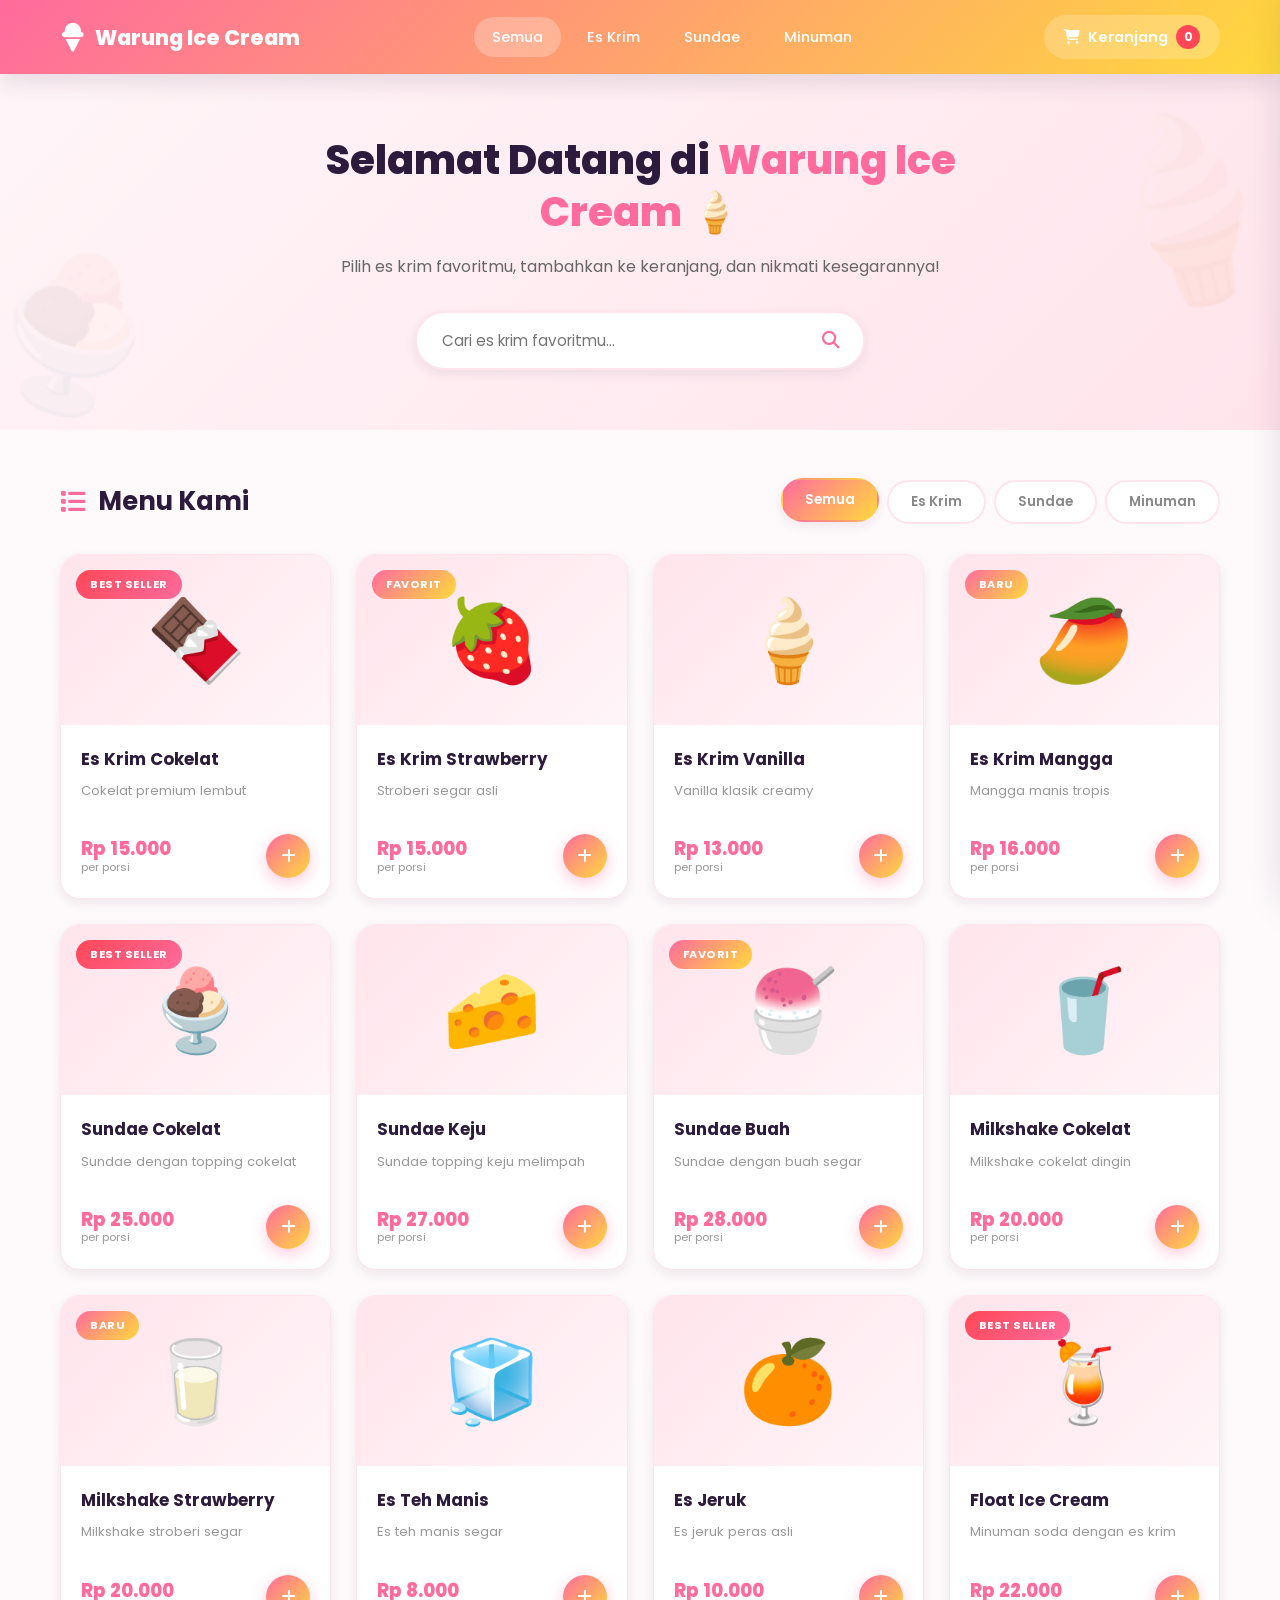
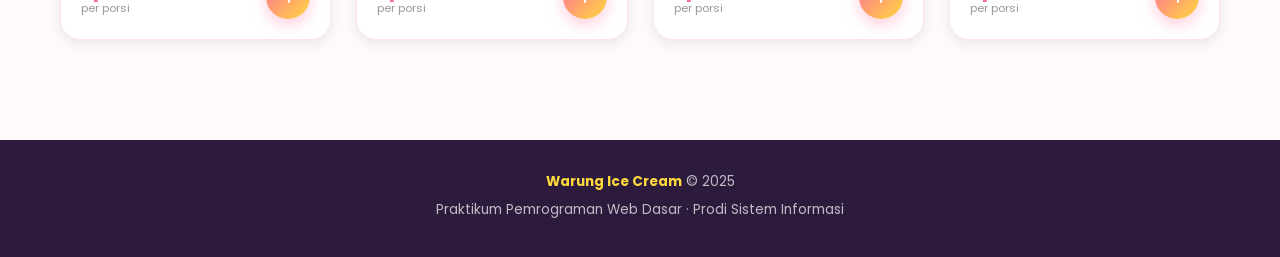
==== commit 37cd16a5: "eskrim" ====
--- a/index.html
+++ b/index.html
@@ -1,119 +1,125 @@
-<!DOCTYPE html> 
-<html lang="id"> 
-<head> 
-    <meta charset="UTF-8"> 
-    <meta name="viewport" content="width=device-width, initial-scale=1.0">     <title>Warung Ice Cream - Es Krim Segar Setiap Hari</title> 
-     
-    <!-- jQuery CDN --> 
-    <script src="https://code.jquery.com/jquery-3.7.1.min.js"  
-            integrity="sha256-/JqT3SQfawRcv/BIHPThkBvs0OEvtFFmqPF/lYI/Cxo="              crossorigin="anonymous"></script> 
-     
-    <!-- Font Awesome untuk ikon --> 
-	    	<link 	rel="stylesheet" 
-href="https://cdnjs.cloudflare.com/ajax/libs/font-awesome/6.4.0/css/all.min.css"> 
-     
-    <!-- Google Fonts --> 
-	    	<link 
-href="https://fonts.googleapis.com/css2?family=Poppins:wght@300;400;500;600;700 ;800&display=swap" rel="stylesheet"> 
-     
-    <!-- CSS Eksternal --> 
-    <link rel="stylesheet" href="style.css"> 
-</head> 
-<body> 
- 
-    <!-- ========== NAVBAR ========== --> 
-    <nav class="navbar"> 
-        <div class="nav-container"> 
-            <div class="logo"> 
-                <i class="fas fa-ice-cream"></i> 
-                <span>Warung Ice Cream</span> 
-            </div> 
-             
-            <div class="nav-menu" id="navMenu"> 
-                <a class="nav-link active" data-filter="all">Semua</a> 
-                <a class="nav-link" data-filter="es-krim">Es Krim</a> 
-                <a class="nav-link" data-filter="sundae">Sundae</a> 
-                <a class="nav-link" data-filter="minuman">Minuman</a> 
-            </div> 
-             
-            <div class="cart-btn" id="cartBtn"> 
-                <i class="fas fa-shopping-cart"></i> 
-                <span class="cart-text">Keranjang</span> 
-                <span class="cart-badge" id="cartBadge">0</span> 
-            </div> 
-             
-            <div class="hamburger" id="hamburger"> 
-                <i class="fas fa-bars"></i> 
-            </div> 
-        </div> 
-    </nav> 
- 
-    <!-- ========== HERO SECTION ========== --> 
-    <section class="hero"> 
-        <div class="hero-content"> 
-            <h1>Selamat Datang di <span>Warung Ice Cream</span> 🍦</h1>             <p>Pilih es krim favoritmu, tambahkan ke keranjang, dan nikmati kesegarannya!</p> 
-             
-            <div class="search-box"> 
-                	<input type="text" id="searchProduk" placeholder="Cari es krim favoritmu..."> 
-                <i class="fas fa-search"></i> 
-            </div> 
-        </div> 
-    </section> 
- 
-    <!-- ========== PRODUK SECTION ========== --> 
-    <section class="produk-section"> 
-        <div class="section-header"> 
-            <h2><i class="fas fa-list"></i> Menu Kami</h2> 
-            <div class="filter-btns"> 
-                <button class="filter-btn active" data-cat="all">Semua</button> 
-                <button class="filter-btn" data-cat="es-krim">Es Krim</button> 
-                <button class="filter-btn" data-cat="sundae">Sundae</button> 
-                <button class="filter-btn" data-cat="minuman">Minuman</button> 
-            </div> 
-        </div> 
-         
-        <!-- Grid produk akan di-render oleh jQuery --> 
-        <div class="produk-grid" id="produkGrid"></div> 
-    </section> 
- 
-    <!-- ========== CART SIDEBAR ========== --> 
-    <div class="cart-overlay" id="cartOverlay"></div> 
-     
-    <aside class="cart-sidebar" id="cartSidebar"> 
-        <div class="cart-header"> 
-            <h3><i class="fas fa-shopping-bag"></i> Keranjang Belanja</h3> 
-            <button class="cart-close" id="cartClose"> 
-                <i class="fas fa-times"></i> 
-            </button> 
-        </div> 
-         
-        <div class="cart-items" id="cartItems"> 
-            <!-- Item keranjang akan di-render oleh jQuery --> 
-        </div> 
-         
-        <div class="cart-footer"> 
-            <div class="cart-total"> 
-                <span>Total:</span> 
-                <span class="total-price" id="cartTotal">Rp 0</span> 
-            </div> 
-            <button class="btn-checkout" id="btnCheckout"> 
-                <i class="fas fa-check-circle"></i> Checkout Sekarang 
-            </button> 
-        </div>     </aside> 
- 
-    <!-- ========== TOAST NOTIFICATION ========== --> 
-    <div class="toast" id="toast"> 
-        <i class="fas fa-check-circle"></i> 
-        <span id="toastMsg">Produk ditambahkan!</span> 
-    </div> 
- 
-    <!-- ========== FOOTER ========== --> 
-    <footer class="footer"> 
-        <p><strong>Warung Ice Cream</strong> © 2025</p> 
-        <p>Praktikum Pemrograman Web Dasar · Prodi Sistem Informasi</p>     </footer> 
- 
-    <!-- JavaScript Eksternal --> 
-    <script src="script.js"></script> 
-</body> 
-</html> 
- +<!DOCTYPE html>
+<html lang="id">
+<head>
+    
+ <meta charset="UTF-8">
+ <meta name="viewport" content="width=device-width, initial-scale=1.0">
+ <title>Warung Ice Cream - Es Krim Segar Setiap Hari</title>
+ <script src="https://code.jquery.com/jquery-3.7.1.min.js"
+ integrity="sha256-/JqT3SQfawRcv/BIHPThkBvs0OEvtFFmqPF/lYI/Cxo="
+ crossorigin="anonymous"></script>
+ <link rel="stylesheet" href="https://cdnjs.cloudflare.com/ajax/libs/font-awesome/6.4.0/css/all.min.css">
+ <link href="https://fonts.googleapis.com/css2?family=Poppins:wght@300;400;500;600;700;800&display=swap" rel="stylesheet">
+ <link rel="stylesheet" href="style.css">
+</head>
+<body>
+ <!-- ========== NAVBAR ========== -->
+ <nav class="navbar">
+  <div class="nav-container">
+   <div class="logo"><i class="fas fa-ice-cream"></i>
+    <span>Warung Ice Cream</span></div>
+   <div class="nav-menu" id="navMenu">
+    <a class="nav-link active" data-filter="all">Semua</a>
+    <a class="nav-link" data-filter="es-krim">Es Krim</a>
+    <a class="nav-link" data-filter="sundae">Sundae</a>
+    <a class="nav-link" data-filter="minuman">Minuman</a>
+   </div>
+   <div class="cart-btn" id="cartBtn">
+    <i class="fas fa-shopping-cart"></i>
+    <span class="cart-text">Keranjang</span>
+    <span class="cart-badge" id="cartBadge">0</span>
+   </div>
+   <div class="hamburger" id="hamburger"><i class="fas fa-bars"></i></div>
+  </div>
+ </nav>
+
+ <!-- ========== HERO ========== -->
+ <section class="hero">
+  <div class="hero-content">
+   <h1>Selamat Datang di <span>Warung Ice Cream</span> 🍦</h1>
+   <p>Pilih es krim favoritmu, tambahkan ke keranjang, dan nikmati kesegarannya!</p>
+   <div class="search-box">
+    <input type="text" id="searchProduk" placeholder="Cari es krim favoritmu...">
+    <i class="fas fa-search"></i>
+   </div>
+  </div>
+ </section>
+
+ <!-- ========== PRODUK ========== -->
+ <section class="produk-section">
+  <div class="section-header">
+   <h2><i class="fas fa-list"></i> Menu Kami</h2>
+   <div class="filter-btns">
+    <button class="filter-btn active" data-cat="all">Semua</button>
+    <button class="filter-btn" data-cat="es-krim">Es Krim</button>
+    <button class="filter-btn" data-cat="sundae">Sundae</button>
+    <button class="filter-btn" data-cat="minuman">Minuman</button>
+   </div>
+  </div>
+  <div class="produk-grid" id="produkGrid"></div>
+ </section>
+
+ <!-- ========== CART SIDEBAR ========== -->
+ <div class="cart-overlay" id="cartOverlay"></div>
+ <aside class="cart-sidebar" id="cartSidebar">
+  <div class="cart-header">
+   <h3><i class="fas fa-shopping-bag"></i> Keranjang Belanja</h3>
+   <button class="cart-close" id="cartClose"><i class="fas fa-times"></i></button>
+  </div>
+  <div class="cart-items" id="cartItems"></div>
+  <div class="cart-footer">
+   <div class="cart-total">
+    <span>Total:</span>
+    <span class="total-price" id="cartTotal">Rp 0</span>
+   </div>
+   <button class="btn-checkout" id="btnCheckout">
+    <i class="fas fa-check-circle"></i> Checkout Sekarang
+   </button>
+  </div>
+ </aside>
+
+ <!-- ========== MODAL DATA PEMBELI (Latihan 3) ========== -->
+ <div class="modal-overlay" id="modalOverlay">
+  <div class="modal-box">
+   <div class="cart-header">
+    <h3><i class="fas fa-user"></i> Data Pembeli</h3>
+    <button class="cart-close" id="modalClose"><i class="fas fa-times"></i></button>
+   </div>
+   <form id="formPembeli" novalidate>
+    <div class="form-group">
+     <label for="nama">Nama Lengkap</label>
+     <input type="text" id="nama" placeholder="Masukkan nama lengkap">
+     <small class="err" id="errNama">Nama minimal 3 karakter</small>
+    </div>
+    <div class="form-group">
+     <label for="alamat">Alamat</label>
+     <textarea id="alamat" rows="3" placeholder="Alamat pengiriman lengkap"></textarea>
+     <small class="err" id="errAlamat">Alamat minimal 10 karakter</small>
+    </div>
+    <div class="form-group">
+     <label for="hp">No HP</label>
+     <input type="text" id="hp" placeholder="08xxxxxxxxxx">
+     <small class="err" id="errHp">No HP harus 10-13 digit angka (mulai 08)</small>
+    </div>
+    <button type="submit" class="btn-checkout" id="btnKonfirmasi">
+     <i class="fas fa-check-circle"></i> Konfirmasi Pesanan
+    </button>
+   </form>
+  </div>
+ </div>
+
+ <!-- ========== TOAST ========== -->
+ <div class="toast" id="toast">
+  <i class="fas fa-check-circle"></i>
+  <span id="toastMsg">Produk ditambahkan!</span>
+ </div>
+
+ <!-- ========== FOOTER ========== -->
+ <footer class="footer">
+  <p><strong>Warung Ice Cream</strong> © 2025</p>
+  <p>Praktikum Pemrograman Web Dasar · Prodi Sistem Informasi</p>
+ </footer>
+
+ <script src="script.js"></script>
+</body>
+</html>
--- a/style.css
+++ b/style.css
@@ -1,518 +1,909 @@
- 
-/* ============================================================ 
-   RESET & VARIABEL GLOBAL 
-   ============================================================ */ 
-* {     margin: 0;     padding: 0; 
-    box-sizing: border-box; 
-} 
- 
-:root { 
-    --primary: #ff6b9d; 
-    --primary-dark: #e84a7f; 
-    --secondary: #ffd93d; 
-    --accent: #6bcbff; 
-    --dark: #2d1b3d; 
-    --light: #fff5f8; 
-    --gradient: linear-gradient(135deg, #ff6b9d 0%, #ffd93d 100%); 
-    --shadow-sm: 0 4px 12px rgba(45, 27, 61, 0.08); 
-    --shadow-md: 0 8px 25px rgba(45, 27, 61, 0.12); 
-    --shadow-lg: 0 15px 40px rgba(255, 107, 157, 0.25); 
-    --radius: 20px; 
-} 
- 
-body { 
-    font-family: 'Poppins', sans-serif; 
-    background: #fef9fb;     color: var(--dark);     line-height: 1.7; 
-    overflow-x: hidden; 
-} 
- 
-/* ============================================================    NAVBAR 
-   ============================================================ */ 
-.navbar { 
-    background: var(--gradient);     padding: 15px 0;     position: sticky;     top: 0;     z-index: 100; 
-    box-shadow: var(--shadow-md); 
-} 
- 
-.nav-container {     max-width: 1200px;     margin: 0 auto;     padding: 0 20px;     display: flex; 
-    justify-content: space-between; 
-    align-items: center;     gap: 20px; 
-} 
- 
-.logo {     display: flex;     align-items: center;     gap: 10px;     color: white;     font-size: 1.3rem;     font-weight: 800; 
-    flex-shrink: 0; 
-} 
- 
-.logo i {     font-size: 1.8rem; 
-    animation: swing 2s ease-in-out infinite; 
-} 
- 
-@keyframes swing { 
-    0%, 100% { transform: rotate(-10deg); } 
-    50% { transform: rotate(10deg); } 
-} 
- 
-.nav-menu { 
-    display: flex;     gap: 8px;     flex-wrap: wrap; 
-} 
- 
-.nav-link {     color: white;     text-decoration: none;     padding: 8px 18px;     border-radius: 50px;     font-size: 0.9rem;     font-weight: 500;     cursor: pointer; 
-    transition: 0.3s; 
-} 
- 
-.nav-link:hover, .nav-link.active { 
-    background: rgba(255, 255, 255, 0.25); 
-} 
- 
-.cart-btn { 
-    background: rgba(255, 255, 255, 0.2);     padding: 10px 20px;     border-radius: 50px;     color: white;     font-weight: 600;     font-size: 0.9rem;     cursor: pointer;     display: flex;     align-items: center;     gap: 8px;     transition: 0.3s; 
-    flex-shrink: 0; 
-} 
- 
-.cart-btn:hover {     background: rgba(255, 255, 255, 0.35);     transform: translateY(-2px); 
-} 
- 
-.cart-badge {     background: #ff4757; 
-    color: white;     width: 24px;     height: 24px;     border-radius: 50%;     display: flex;     align-items: center;     justify-content: center;     font-size: 0.75rem;     font-weight: 700; 
-    transition: 0.2s; 
-} 
- 
-.hamburger {     display: none;     color: white;     font-size: 1.5rem;     cursor: pointer;     background: none; 
-    border: none; 
-} 
- 
-/* ============================================================    HERO SECTION 
-   ============================================================ */ 
-.hero { 
-    background: linear-gradient(135deg, #fff5f8, #ffe4ec);     padding: 60px 20px;     text-align: center;     position: relative; 
-    overflow: hidden; 
-} 
- 
-.hero::before {     content: '🍦';     position: absolute;     font-size: 180px;     opacity: 0.08;     top: -20px;     right: -20px;     transform: rotate(-15deg); 
-} 
- 
-.hero::after {     content: '🍨';     position: absolute;     font-size: 150px;     opacity: 0.08;     bottom: -30px;     left: -20px;     transform: rotate(15deg); 
-} 
- 
-.hero-content {     max-width: 700px;     margin: 0 auto;     position: relative; 
-    z-index: 1; 
-} 
- 
-.hero h1 {     font-size: 2.5rem;     color: var(--dark);     margin-bottom: 15px;     font-weight: 800; 
-    line-height: 1.3; 
-} 
- 
-.hero h1 span {     color: var(--primary); 
-} 
- 
-.hero p {     color: #666;     font-size: 1rem;     margin-bottom: 30px; 
-} 
- 
-.search-box {     max-width: 450px;     margin: 0 auto; 
-    position: relative; 
-} 
- 
-.search-box input {     width: 100%; 
-    padding: 16px 55px 16px 25px;     border: 2px solid #ffe4ec;     border-radius: 50px;     font-family: inherit;     font-size: 0.95rem;     outline: none;     transition: 0.3s;     background: white; 
-    box-shadow: var(--shadow-sm); 
-} 
- 
-.search-box input:focus {     border-color: var(--primary); 
-    box-shadow: 0 0 0 5px rgba(255, 107, 157, 0.15); 
-} 
- 
-.search-box i {     position: absolute;     right: 25px;     top: 50%; 
-    transform: translateY(-50%);     color: var(--primary); 
-    font-size: 1.1rem; 
-} 
- 
-/* ============================================================ 
-   PRODUK SECTION 
-   ============================================================ */ 
-.produk-section {     max-width: 1200px;     margin: 0 auto; 
-    padding: 50px 20px; 
-} 
- 
-.section-header {     display: flex; 
-    justify-content: space-between; 
-    align-items: center; margin-bottom: 30px; flex-wrap: wrap; 
-gap: 20px; 
-} 
- 
-.section-header h2 {     font-size: 1.6rem;     color: var(--dark);     display: flex;     align-items: center; 
-    gap: 12px; 
-} 
- 
-.section-header h2 i { 
-    color: var(--primary); 
-} 
- 
-.filter-btns {     display: flex;     gap: 8px; 
-    flex-wrap: wrap; 
-} 
- 
-.filter-btn { 
-    padding: 10px 22px;     border: 2px solid #ffe4ec;     background: white;     border-radius: 50px;     font-size: 0.85rem;     font-weight: 600;     color: #888;     cursor: pointer;     transition: 0.3s; 
-    font-family: inherit; 
-} 
- 
-.filter-btn:hover, .filter-btn.active {     background: var(--gradient);     color: white;     border-color: transparent;     transform: translateY(-2px); 
-    box-shadow: var(--shadow-sm); 
-} 
- 
-.produk-grid { display: grid; 
-grid-template-columns: repeat(auto-fill, minmax(240px, 1fr));     gap: 25px; 
-} 
- 
-/* ============================================================ 
-   KARTU PRODUK 
-   ============================================================ */ 
-.produk-card {     background: white;     border-radius: var(--radius);     overflow: hidden;     box-shadow: var(--shadow-sm); 
-    transition: all 0.4s cubic-bezier(0.4, 0, 0.2, 1);     border: 1px solid #ffe4ec;     position: relative; 
-    animation: fadeInUp 0.5s ease; 
-} 
- 
-@keyframes fadeInUp { 
-    from { opacity: 0; transform: translateY(20px); }     to { opacity: 1; transform: translateY(0); } 
-} 
- 
-.produk-card:hover {     transform: translateY(-8px);     box-shadow: var(--shadow-lg); 
-    border-color: var(--primary); 
-} 
- 
-.produk-img {     height: 170px; 
-    background: linear-gradient(135deg, #ffe4ec, #fff5f8);     display: flex;     align-items: center;     justify-content: center;     font-size: 5rem;     position: relative; 
-    overflow: hidden; 
-} 
- 
-.produk-badge { position: absolute; top: 15px; left: 15px; 
-background: var(--gradient); 
-    color: white;     padding: 5px 14px;     border-radius: 50px;     font-size: 0.7rem;     font-weight: 700;     z-index: 2;     text-transform: uppercase; 
-    letter-spacing: 0.5px; 
-} 
- 
-.produk-badge.hot { 
-    background: linear-gradient(135deg, #ff4757, #ff6b9d); 
-} 
- 
-.produk-info { 
-    padding: 20px; 
-} 
- 
-.produk-info h3 {     font-size: 1.05rem;     color: var(--dark);     margin-bottom: 8px; 
-    font-weight: 700; 
-} 
- 
-.produk-info .desc {     font-size: 0.82rem;     color: #999;     margin-bottom: 15px;     line-height: 1.5; 
-    min-height: 38px; 
-} 
- 
-.produk-footer {     display: flex;     justify-content: space-between;     align-items: center; 
-} 
- 
-.produk-price { font-size: 1.15rem; font-weight: 800; color: var(--primary); line-height: 1.2; 
-} 
- 
-.produk-price small {     font-size: 0.7rem;     color: #999;     font-weight: 400; 
-    display: block; 
-} 
- 
-.btn-add-cart { 
-    background: var(--gradient); 
-    color: white;     border: none;     width: 44px;     height: 44px;     border-radius: 50%;     cursor: pointer;     font-size: 1rem;     transition: 0.3s;     display: flex;     align-items: center;     justify-content: center; 
-    box-shadow: 0 5px 15px rgba(255, 107, 157, 0.35); 
-} 
- 
-.btn-add-cart:hover { 
-    transform: rotate(90deg) scale(1.1); 
-    box-shadow: 0 8px 20px rgba(255, 107, 157, 0.5); 
-} 
- 
-.btn-add-cart:active { 
-    transform: scale(0.9); 
-} 
- 
-/* ============================================================    CART SIDEBAR 
-   ============================================================ */ 
-.cart-overlay {     position: fixed;     top: 0; left: 0; 
-width: 100%; height: 100%; 
-background: rgba(45, 27, 61, 0.5); 
-    backdrop-filter: blur(4px);     z-index: 998; 
-    display: none; 
-} 
- 
-.cart-sidebar {     position: fixed;     top: 0;     right: -420px;     width: 400px;     max-width: 90vw;     height: 100%;     background: white;     z-index: 999; 
-    box-shadow: -10px 0 40px rgba(45, 27, 61, 0.2);     transition: right 0.4s cubic-bezier(0.4, 0, 0.2, 1); 
-    display: flex; 
-    flex-direction: column; 
-} 
- 
-.cart-sidebar.open {     right: 0; 
-} 
- 
-.cart-header {     background: var(--gradient);     color: white;     padding: 22px 25px;     display: flex;     justify-content: space-between; 
-    align-items: center; 
-} 
- 
-.cart-header h3 {     color: white;     margin: 0;     font-size: 1.1rem;     display: flex;     align-items: center; 
-    gap: 10px; 
-} 
- 
-.cart-close { background: rgba(255, 255, 255, 0.25);     border: none;     color: white;     width: 35px;     height: 35px;     border-radius: 50%;     cursor: pointer;     font-size: 1rem; 
-    transition: 0.3s; 
-} 
- 
-.cart-close:hover {     background: rgba(255, 255, 255, 0.4); 
-    transform: rotate(90deg); 
-} 
- 
-.cart-items {     flex: 1;     overflow-y: auto; 
-    padding: 20px; 
-} 
- 
-.cart-empty {     text-align: center;     padding: 50px 20px; 
-    color: #bbb; 
-} 
- 
-.cart-empty i {     font-size: 3.5rem;     margin-bottom: 15px;     color: #ffe4ec;     display: block; 
-} 
- 
-.cart-empty p {     font-weight: 600;     color: #999;     margin-bottom: 5px; 
-} 
- 
-.cart-empty small { font-size: 0.85rem; 
-} 
- 
-.cart-item {     display: flex;     gap: 12px;     padding: 14px;     background: var(--light);     border-radius: 14px;     margin-bottom: 12px;     align-items: center; 
-    animation: slideIn 0.3s ease; 
-} 
- 
-@keyframes slideIn { 
-    from { opacity: 0; transform: translateX(20px); } 
-    to { opacity: 1; transform: translateX(0); } 
-} 
- 
-.cart-item-icon {     font-size: 2rem;     width: 55px;     height: 55px;     background: white;     border-radius: 12px;     display: flex;     align-items: center;     justify-content: center; 
-    flex-shrink: 0; 
-    box-shadow: var(--shadow-sm); 
-} 
- 
-.cart-item-info {     flex: 1;     min-width: 0; 
-} 
- 
-.cart-item-info h5 {     font-size: 0.88rem;     color: var(--dark);     margin-bottom: 4px;     font-weight: 600;     white-space: nowrap;     overflow: hidden; 
-    text-overflow: ellipsis; 
-} 
- 
-.cart-item-info .price {     font-size: 0.85rem;     color: var(--primary); 
-    font-weight: 700; 
-} 
- 
-.qty-control {     display: flex;     align-items: center;     gap: 6px;     margin-top: 6px; 
-} 
- 
-.qty-btn {     width: 24px;     height: 24px;     border: none;     background: white;     border-radius: 6px;     cursor: pointer;     font-weight: 700;     color: var(--primary);     font-size: 0.8rem;     display: flex;     align-items: center;     justify-content: center; 
-    transition: 0.2s; 
-    box-shadow: 0 2px 4px rgba(0,0,0,0.05); 
-} 
- 
-.qty-btn:hover {     background: var(--primary);     color: white; 
-} 
- 
-.qty-value {     font-size: 0.85rem;     font-weight: 700;     min-width: 22px; 
-    text-align: center; 
-} 
- 
-.cart-item-remove { background: none; border: none; color: #ff4757; 
-    cursor: pointer;     font-size: 0.95rem;     padding: 6px;     transition: 0.2s; 
-    border-radius: 6px; 
-} 
- 
-.cart-item-remove:hover {     background: #ffe5e5;     transform: scale(1.1); 
-} 
- 
-.cart-footer {     padding: 20px 25px;     background: var(--light); 
-    border-top: 2px dashed #ffe4ec; 
-} 
- 
-.cart-total {     display: flex;     justify-content: space-between;     align-items: center; 
-    margin-bottom: 15px; 
-} 
- 
-.cart-total span:first-child {     color: #888;     font-size: 0.9rem; 
-} 
- 
-.cart-total .total-price {     font-size: 1.4rem;     font-weight: 800; 
-    color: var(--primary); 
-} 
- 
-.btn-checkout {     width: 100%;     padding: 15px;     background: var(--gradient); 
-color: white; border: none; border-radius: 50px; 
-    font-family: inherit;     font-weight: 700;     font-size: 0.95rem;     cursor: pointer;     display: flex;     align-items: center;     justify-content: center;     gap: 10px; 
-    transition: 0.3s; 
-    box-shadow: 0 8px 20px rgba(255, 107, 157, 0.3); 
-} 
- 
-.btn-checkout:hover {     transform: translateY(-2px); 
-    box-shadow: 0 12px 25px rgba(255, 107, 157, 0.45); 
-} 
- 
-.btn-checkout:disabled {     opacity: 0.7; 
-    cursor: not-allowed; 
-} 
- 
-/* ============================================================ 
-   TOAST NOTIFICATION 
-   ============================================================ */ 
-.toast {     position: fixed;     bottom: 30px; 
-    left: 50%; 
-    transform: translateX(-50%) translateY(100px);     background: var(--dark);     color: white;     padding: 14px 28px;     border-radius: 50px;     font-size: 0.9rem;     font-weight: 500;     z-index: 1000;     opacity: 0; 
-    transition: all 0.4s cubic-bezier(0.4, 0, 0.2, 1);     display: flex;     align-items: center; gap: 10px; box-shadow: 0 15px 30px rgba(0, 0, 0, 0.25); pointer-events: none; 
-max-width: 90vw; 
-} 
- 
-.toast.show { 
-    transform: translateX(-50%) translateY(0);     opacity: 1; 
-} 
- 
-.toast i { 
-    color: var(--secondary); 
-} 
- 
-/* ============================================================    FOOTER 
-   ============================================================ */ 
-.footer { 
-    background: var(--dark); 
-    color: white;     text-align: center;     padding: 30px 20px; 
-    margin-top: 50px; 
-} 
- 
-.footer p {     font-size: 0.85rem;     color: rgba(255,255,255,0.7);     margin-bottom: 5px; 
-} 
- 
-.footer strong { 
-    color: var(--secondary); 
-} 
- 
-/* ============================================================ 
-   RESPONSIVE DESIGN 
-   ============================================================ */ 
- 
-/* Tablet */ 
-@media (max-width: 992px) { 
-    .nav-container { 
-        flex-wrap: wrap; 
-} 
- 
-.nav-menu { 
-        order: 3;         width: 100%;         justify-content: center; 
-        margin-top: 10px; 
-    } 
-} 
- 
-/* Mobile */ 
-@media (max-width: 768px) {     .hamburger {         display: block; 
-    } 
-     
-    .nav-menu {         display: none;         position: absolute;         top: 100%;         left: 0; 
-        right: 0; 
-        background: var(--primary-dark);         flex-direction: column;         padding: 15px; 
-        gap: 5px; 
-        box-shadow: var(--shadow-md); 
-    } 
-     
-    .nav-menu.show { 
-        display: flex; 
-    } 
-     
-    .nav-link {         width: 100%;         text-align: center; 
-        padding: 12px; 
-    } 
-     
-    .cart-text {         display: none; 
-    } 
-     
-    .hero {         padding: 40px 20px; 
-} 
- 
-.hero h1 {         font-size: 1.7rem; 
-    } 
-     
-    .hero p { 
-        font-size: 0.9rem; 
-    } 
-     
-    .section-header {         flex-direction: column; 
-        align-items: flex-start; 
-    } 
-     
-    .section-header h2 { 
-        font-size: 1.3rem; 
-    } 
-     
-    .filter-btns {         width: 100%; 
-        justify-content: center; 
-    } 
-     
-    .produk-grid { 
-        grid-template-columns: repeat(auto-fill, minmax(160px, 1fr));         gap: 15px; 
-    } 
-     
-    .produk-img {         height: 130px; 
-        font-size: 3.5rem; 
-    } 
-     
-    .produk-info { 
-        padding: 15px; 
-    } 
-     
-    .produk-info h3 { 
-        font-size: 0.95rem; 
-    } 
-     
-    .produk-price { 
-        font-size: 1rem; 
-} 
- 
-.btn-add-cart {         width: 38px;         height: 38px; 
-        font-size: 0.9rem; 
-    } 
-     
-    .cart-sidebar {         width: 100%; 
-        max-width: 100%; 
-    } 
-     
-    .toast {         font-size: 0.82rem; 
-        padding: 12px 20px; 
-    } 
-} 
- 
-/* Mobile Kecil */ 
-@media (max-width: 480px) { 
-    .produk-grid { 
-        grid-template-columns: repeat(2, 1fr); 
-        gap: 12px; 
-    } 
-     
-    .produk-img {         height: 110px; 
-        font-size: 3rem; 
-    } 
-     
-    .produk-info { 
-        padding: 12px; 
-    } 
-     
-    .produk-info h3 { 
-        font-size: 0.85rem; 
-    } 
-     
-    .produk-info .desc {         font-size: 0.75rem; 
-        min-height: 32px; 
-    } 
-     
-.produk-price { 
-font-size: 0.9rem; 
-} 
-     
-    .filter-btn {         padding: 8px 16px; 
-        font-size: 0.78rem; 
-    } +/* ============================================================
+   RESET & VARIABEL GLOBAL
+   ============================================================ */
+* {
+  margin: 0;
+  padding: 0;
+  box-sizing: border-box;
+}
+
+
+:root {
+  --primary: #ff6b9d;
+  --primary-dark: #e84a7f;
+  --secondary: #ffd93d;
+  --accent: #6bcbff;
+  --dark: #2d1b3d;
+  --light: #fff5f8;
+  --gradient: linear-gradient(135deg,#ff6b9d 0%,#ffd93d 100%);
+  --shadow-sm: 0 4px 12px rgba(45,27,61,.08);
+  --shadow-md: 0 8px 25px rgba(45,27,61,.12);
+  --shadow-lg: 0 15px 40px rgba(255,107,157,.25);
+  --radius: 20px;
+}
+
+body {
+  font-family: 'Poppins',sans-serif;
+  background: #fef9fb;
+  color: var(--dark);
+  line-height: 1.7;
+  overflow-x: hidden;
+}
+
+/* NAVBAR */
+.navbar {
+  background: var(--gradient);
+  padding: 15px 0;
+  position: sticky;
+  top: 0;
+  z-index: 100;
+  box-shadow: var(--shadow-md);
+}
+
+.nav-container {
+  max-width: 1200px;
+  margin: 0 auto;
+  padding: 0 20px;
+  display: flex;
+  justify-content: space-between;
+  align-items: center;
+  gap: 20px;
+}
+
+.logo {
+  display: flex;
+  align-items: center;
+  gap: 10px;
+  color: #fff;
+  font-size: 1.3rem;
+  font-weight: 800;
+  flex-shrink: 0;
+}
+
+.logo i {
+  font-size: 1.8rem;
+  animation: swing 2s ease-in-out infinite;
+}
+
+@keyframes swing {
+  0%,
+  100% {
+    transform: rotate(-10deg);
+  }
+  50% {
+    transform: rotate(10deg);
+  }
+}
+
+.nav-menu {
+  display: flex;
+  gap: 8px;
+  flex-wrap: wrap;
+}
+
+.nav-link {
+  color: #fff;
+  text-decoration: none;
+  padding: 8px 18px;
+  border-radius: 50px;
+  font-size: .9rem;
+  font-weight: 500;
+  cursor: pointer;
+  transition: .3s;
+}
+
+.nav-link:hover,
+.nav-link.active {
+  background: rgba(255,255,255,.25);
+}
+
+.cart-btn {
+  background: rgba(255,255,255,.2);
+  padding: 10px 20px;
+  border-radius: 50px;
+  color: #fff;
+  font-weight: 600;
+  font-size: .9rem;
+  cursor: pointer;
+  display: flex;
+  align-items: center;
+  gap: 8px;
+  transition: .3s;
+  flex-shrink: 0;
+}
+
+.cart-btn:hover {
+  background: rgba(255,255,255,.35);
+  transform: translateY(-2px);
+}
+
+.cart-badge {
+  background: #ff4757;
+  color: #fff;
+  width: 24px;
+  height: 24px;
+  border-radius: 50%;
+  display: flex;
+  align-items: center;
+  justify-content: center;
+  font-size: .75rem;
+  font-weight: 700;
+  transition: .2s;
+}
+
+.hamburger {
+  display: none;
+  color: #fff;
+  font-size: 1.5rem;
+  cursor: pointer;
+  background: none;
+  border: none;
+}
+
+/* HERO */
+.hero {
+  background: linear-gradient(135deg,#fff5f8,#ffe4ec);
+  padding: 60px 20px;
+  text-align: center;
+  position: relative;
+  overflow: hidden;
+}
+
+.hero::before {
+  content: '🍦';
+  position: absolute;
+  font-size: 180px;
+  opacity: .08;
+  top: -20px;
+  right: -20px;
+  transform: rotate(-15deg);
+}
+
+.hero::after {
+  content: '🍨';
+  position: absolute;
+  font-size: 150px;
+  opacity: .08;
+  bottom: -30px;
+  left: -20px;
+  transform: rotate(15deg);
+}
+
+.hero-content {
+  max-width: 700px;
+  margin: 0 auto;
+  position: relative;
+  z-index: 1;
+}
+
+.hero h1 {
+  font-size: 2.5rem;
+  color: var(--dark);
+  margin-bottom: 15px;
+  font-weight: 800;
+  line-height: 1.3;
+}
+
+.hero h1 span {
+  color: var(--primary);
+}
+
+.hero p {
+  color: #666;
+  font-size: 1rem;
+  margin-bottom: 30px;
+}
+
+.search-box {
+  max-width: 450px;
+  margin: 0 auto;
+  position: relative;
+}
+
+.search-box input {
+  width: 100%;
+  padding: 16px 55px 16px 25px;
+  border: 2px solid #ffe4ec;
+  border-radius: 50px;
+  font-family: inherit;
+  font-size: .95rem;
+  outline: none;
+  transition: .3s;
+  background: #fff;
+  box-shadow: var(--shadow-sm);
+}
+
+.search-box input:focus {
+  border-color: var(--primary);
+  box-shadow: 0 0 0 5px rgba(255,107,157,.15);
+}
+
+.search-box i {
+  position: absolute;
+  right: 25px;
+  top: 50%;
+  transform: translateY(-50%);
+  color: var(--primary);
+  font-size: 1.1rem;
+}
+
+/* PRODUK */
+.produk-section {
+  max-width: 1200px;
+  margin: 0 auto;
+  padding: 50px 20px;
+}
+
+.section-header {
+  display: flex;
+  justify-content: space-between;
+  align-items: center;
+  margin-bottom: 30px;
+  flex-wrap: wrap;
+  gap: 20px;
+}
+
+.section-header h2 {
+  font-size: 1.6rem;
+  display: flex;
+  align-items: center;
+  gap: 12px;
+}
+
+.section-header h2 i {
+  color: var(--primary);
+}
+
+.filter-btns {
+  display: flex;
+  gap: 8px;
+  flex-wrap: wrap;
+}
+
+.filter-btn {
+  padding: 10px 22px;
+  border: 2px solid #ffe4ec;
+  background: #fff;
+  border-radius: 50px;
+  font-size: .85rem;
+  font-weight: 600;
+  color: #888;
+  cursor: pointer;
+  transition: .3s;
+  font-family: inherit;
+}
+
+.filter-btn:hover,
+.filter-btn.active {
+  background: var(--gradient);
+  color: #fff;
+  border-color: transparent;
+  transform: translateY(-2px);
+  box-shadow: var(--shadow-sm);
+}
+
+.produk-grid {
+  display: grid;
+  grid-template-columns: repeat(auto-fill,minmax(240px,1fr));
+  gap: 25px;
+}
+
+.produk-card {
+  background: #fff;
+  border-radius: var(--radius);
+  overflow: hidden;
+  box-shadow: var(--shadow-sm);
+  transition: all .4s cubic-bezier(.4,0,.2,1);
+  border: 1px solid #ffe4ec;
+  position: relative;
+  animation: fadeInUp .5s ease;
+}
+
+@keyframes fadeInUp {
+  from {
+    opacity: 0;
+    transform: translateY(20px);
+  }
+  to {
+    opacity: 1;
+    transform: translateY(0);
+  }
+}
+
+.produk-card:hover {
+  transform: translateY(-8px);
+  box-shadow: var(--shadow-lg);
+  border-color: var(--primary);
+}
+
+.produk-img {
+  height: 170px;
+  background: linear-gradient(135deg,#ffe4ec,#fff5f8);
+  display: flex;
+  align-items: center;
+  justify-content: center;
+  font-size: 5rem;
+  position: relative;
+  overflow: hidden;
+}
+
+.produk-badge {
+  position: absolute;
+  top: 15px;
+  left: 15px;
+  background: var(--gradient);
+  color: #fff;
+  padding: 5px 14px;
+  border-radius: 50px;
+  font-size: .7rem;
+  font-weight: 700;
+  z-index: 2;
+  text-transform: uppercase;
+  letter-spacing: .5px;
+}
+
+.produk-badge.hot {
+  background: linear-gradient(135deg,#ff4757,#ff6b9d);
+}
+
+.produk-info {
+  padding: 20px;
+}
+
+.produk-info h3 {
+  font-size: 1.05rem;
+  margin-bottom: 8px;
+  font-weight: 700;
+}
+
+.produk-info .desc {
+  font-size: .82rem;
+  color: #999;
+  margin-bottom: 15px;
+  line-height: 1.5;
+  min-height: 38px;
+}
+
+.produk-footer {
+  display: flex;
+  justify-content: space-between;
+  align-items: center;
+}
+
+.produk-price {
+  font-size: 1.15rem;
+  font-weight: 800;
+  color: var(--primary);
+  line-height: 1.2;
+}
+
+.produk-price small {
+  font-size: .7rem;
+  color: #999;
+  font-weight: 400;
+  display: block;
+}
+
+.btn-add-cart {
+  background: var(--gradient);
+  color: #fff;
+  border: none;
+  width: 44px;
+  height: 44px;
+  border-radius: 50%;
+  cursor: pointer;
+  font-size: 1rem;
+  transition: .3s;
+  display: flex;
+  align-items: center;
+  justify-content: center;
+  box-shadow: 0 5px 15px rgba(255,107,157,.35);
+}
+
+.btn-add-cart:hover {
+  transform: rotate(90deg) scale(1.1);
+  box-shadow: 0 8px 20px rgba(255,107,157,.5);
+}
+
+.btn-add-cart:active {
+  transform: scale(.9);
+}
+
+/* CART SIDEBAR */
+.cart-overlay,
+.modal-overlay {
+  position: fixed;
+  top: 0;
+  left: 0;
+  width: 100%;
+  height: 100%;
+  background: rgba(45,27,61,.5);
+  backdrop-filter: blur(4px);
+  z-index: 998;
+  display: none;
+}
+
+.cart-sidebar {
+  position: fixed;
+  top: 0;
+  right: -420px;
+  width: 400px;
+  max-width: 90vw;
+  height: 100%;
+  background: #fff;
+  z-index: 999;
+  box-shadow: -10px 0 40px rgba(45,27,61,.2);
+  transition: right .4s cubic-bezier(.4,0,.2,1);
+  display: flex;
+  flex-direction: column;
+}
+
+.cart-sidebar.open {
+  right: 0;
+}
+
+.cart-header {
+  background: var(--gradient);
+  color: #fff;
+  padding: 22px 25px;
+  display: flex;
+  justify-content: space-between;
+  align-items: center;
+}
+
+.cart-header h3 {
+  color: #fff;
+  margin: 0;
+  font-size: 1.1rem;
+  display: flex;
+  align-items: center;
+  gap: 10px;
+}
+
+.cart-close {
+  background: rgba(255,255,255,.25);
+  border: none;
+  color: #fff;
+  width: 35px;
+  height: 35px;
+  border-radius: 50%;
+  cursor: pointer;
+  font-size: 1rem;
+  transition: .3s;
+}
+
+.cart-close:hover {
+  background: rgba(255,255,255,.4);
+  transform: rotate(90deg);
+}
+
+.cart-items {
+  flex: 1;
+  overflow-y: auto;
+  padding: 20px;
+}
+
+.cart-empty {
+  text-align: center;
+  padding: 50px 20px;
+  color: #bbb;
+}
+
+.cart-empty i {
+  font-size: 3.5rem;
+  margin-bottom: 15px;
+  color: #ffe4ec;
+  display: block;
+}
+
+.cart-empty p {
+  font-weight: 600;
+  color: #999;
+  margin-bottom: 5px;
+}
+
+.cart-empty small {
+  font-size: .85rem;
+}
+
+.cart-item {
+  display: flex;
+  gap: 12px;
+  padding: 14px;
+  background: var(--light);
+  border-radius: 14px;
+  margin-bottom: 12px;
+  align-items: center;
+  animation: slideIn .3s ease;
+}
+
+@keyframes slideIn {
+  from {
+    opacity: 0;
+    transform: translateX(20px);
+  }
+  to {
+    opacity: 1;
+    transform: translateX(0);
+  }
+}
+
+.cart-item-icon {
+  font-size: 2rem;
+  width: 55px;
+  height: 55px;
+  background: #fff;
+  border-radius: 12px;
+  display: flex;
+  align-items: center;
+  justify-content: center;
+  flex-shrink: 0;
+  box-shadow: var(--shadow-sm);
+}
+
+.cart-item-info {
+  flex: 1;
+  min-width: 0;
+}
+
+.cart-item-info h5 {
+  font-size: .88rem;
+  margin-bottom: 4px;
+  font-weight: 600;
+  white-space: nowrap;
+  overflow: hidden;
+  text-overflow: ellipsis;
+}
+
+.cart-item-info .price {
+  font-size: .85rem;
+  color: var(--primary);
+  font-weight: 700;
+}
+
+.qty-control {
+  display: flex;
+  align-items: center;
+  gap: 6px;
+  margin-top: 6px;
+}
+
+.qty-btn {
+  width: 24px;
+  height: 24px;
+  border: none;
+  background: #fff;
+  border-radius: 6px;
+  cursor: pointer;
+  font-weight: 700;
+  color: var(--primary);
+  font-size: .8rem;
+  display: flex;
+  align-items: center;
+  justify-content: center;
+  transition: .2s;
+  box-shadow: 0 2px 4px rgba(0,0,0,.05);
+}
+
+.qty-btn:hover {
+  background: var(--primary);
+  color: #fff;
+}
+
+.qty-value {
+  font-size: .85rem;
+  font-weight: 700;
+  min-width: 22px;
+  text-align: center;
+}
+
+.cart-item-remove {
+  background: none;
+  border: none;
+  color: #ff4757;
+  cursor: pointer;
+  font-size: .95rem;
+  padding: 6px;
+  transition: .2s;
+  border-radius: 6px;
+}
+
+.cart-item-remove:hover {
+  background: #ffe5e5;
+  transform: scale(1.1);
+}
+
+.cart-footer {
+  padding: 20px 25px;
+  background: var(--light);
+  border-top: 2px dashed #ffe4ec;
+}
+
+.cart-total {
+  display: flex;
+  justify-content: space-between;
+  align-items: center;
+  margin-bottom: 15px;
+}
+
+.cart-total span:first-child {
+  color: #888;
+  font-size: .9rem;
+}
+
+.cart-total .total-price {
+  font-size: 1.4rem;
+  font-weight: 800;
+  color: var(--primary);
+  text-align: right;
+  line-height: 1.3;
+}
+
+.total-price small {
+  display: block;
+  font-size: .8rem;
+  font-weight: 400;
+}
+
+.btn-checkout {
+  width: 100%;
+  padding: 15px;
+  background: var(--gradient);
+  color: #fff;
+  border: none;
+  border-radius: 50px;
+  font-family: inherit;
+  font-weight: 700;
+  font-size: .95rem;
+  cursor: pointer;
+  display: flex;
+  align-items: center;
+  justify-content: center;
+  gap: 10px;
+  transition: .3s;
+  box-shadow: 0 8px 20px rgba(255,107,157,.3);
+}
+
+.btn-checkout:hover {
+  transform: translateY(-2px);
+  box-shadow: 0 12px 25px rgba(255,107,157,.45);
+}
+
+.btn-checkout:disabled {
+  opacity: .7;
+  cursor: not-allowed;
+}
+
+/* MODAL FORM */
+.modal-overlay {
+  z-index: 1001;
+  align-items: center;
+  justify-content: center;
+  padding: 20px;
+}
+
+.modal-box {
+  background: #fff;
+  border-radius: var(--radius);
+  width: 100%;
+  max-width: 440px;
+  overflow: hidden;
+  box-shadow: var(--shadow-lg);
+}
+
+.modal-box form {
+  padding: 25px;
+}
+
+.form-group {
+  margin-bottom: 18px;
+}
+
+.form-group label {
+  display: block;
+  font-size: .85rem;
+  font-weight: 600;
+  margin-bottom: 6px;
+}
+
+.form-group input,
+.form-group textarea {
+  width: 100%;
+  padding: 12px 18px;
+  border: 2px solid #ffe4ec;
+  border-radius: 16px;
+  font-family: inherit;
+  font-size: .9rem;
+  outline: none;
+  transition: .3s;
+  resize: none;
+}
+
+.form-group input:focus,
+.form-group textarea:focus {
+  border-color: var(--primary);
+  box-shadow: 0 0 0 4px rgba(255,107,157,.15);
+}
+
+.form-group.invalid input,
+.form-group.invalid textarea {
+  border-color: #ff4757;
+}
+
+.err {
+  display: none;
+  color: #ff4757;
+  font-size: .75rem;
+  margin-top: 4px;
+}
+
+/* TOAST */
+.toast {
+  position: fixed;
+  bottom: 30px;
+  left: 50%;
+  transform: translateX(-50%) translateY(100px);
+  background: var(--dark);
+  color: #fff;
+  padding: 14px 28px;
+  border-radius: 50px;
+  font-size: .9rem;
+  font-weight: 500;
+  z-index: 1100;
+  opacity: 0;
+  transition: all .4s cubic-bezier(.4,0,.2,1);
+  display: flex;
+  align-items: center;
+  gap: 10px;
+  box-shadow: 0 15px 30px rgba(0,0,0,.25);
+  pointer-events: none;
+  max-width: 90vw;
+}
+
+.toast.show {
+  transform: translateX(-50%) translateY(0);
+  opacity: 1;
+}
+
+.toast i {
+  color: var(--secondary);
+}
+
+/* FOOTER */
+.footer {
+  background: var(--dark);
+  color: #fff;
+  text-align: center;
+  padding: 30px 20px;
+  margin-top: 50px;
+}
+
+.footer p {
+  font-size: .85rem;
+  color: rgba(255,255,255,.7);
+  margin-bottom: 5px;
+}
+
+.footer strong {
+  color: var(--secondary);
+}
+
+/* RESPONSIVE */
+@media (max-width:992px) {
+  .nav-container {
+    flex-wrap: wrap;
+  }
+  .nav-menu {
+    order: 3;
+    width: 100%;
+    justify-content: center;
+    margin-top: 10px;
+  }
+}
+
+@media (max-width:768px) {
+  .hamburger {
+    display: block;
+  }
+  .nav-menu {
+    display: none;
+    position: absolute;
+    top: 100%;
+    left: 0;
+    right: 0;
+    background: var(--primary-dark);
+    flex-direction: column;
+    padding: 15px;
+    gap: 5px;
+    box-shadow: var(--shadow-md);
+  }
+  .nav-menu.show {
+    display: flex;
+  }
+  .nav-link {
+    width: 100%;
+    text-align: center;
+    padding: 12px;
+  }
+  .cart-text {
+    display: none;
+  }
+  .hero {
+    padding: 40px 20px;
+  }
+  .hero h1 {
+    font-size: 1.7rem;
+  }
+  .hero p {
+    font-size: .9rem;
+  }
+  .section-header {
+    flex-direction: column;
+    align-items: flex-start;
+  }
+  .section-header h2 {
+    font-size: 1.3rem;
+  }
+  .filter-btns {
+    width: 100%;
+    justify-content: center;
+  }
+  .produk-grid {
+    grid-template-columns: repeat(auto-fill,minmax(160px,1fr));
+    gap: 15px;
+  }
+  .produk-img {
+    height: 130px;
+    font-size: 3.5rem;
+  }
+  .produk-info {
+    padding: 15px;
+  }
+  .produk-info h3 {
+    font-size: .95rem;
+  }
+  .produk-price {
+    font-size: 1rem;
+  }
+  .btn-add-cart {
+    width: 38px;
+    height: 38px;
+    font-size: .9rem;
+  }
+  .cart-sidebar {
+    width: 100%;
+    max-width: 100%;
+  }
+  .toast {
+    font-size: .82rem;
+    padding: 12px 20px;
+  }
+}
+
+@media (max-width:480px) {
+  .produk-grid {
+    grid-template-columns: repeat(2,1fr);
+    gap: 12px;
+  }
+  .produk-img {
+    height: 110px;
+    font-size: 3rem;
+  }
+  .produk-info {
+    padding: 12px;
+  }
+  .produk-info h3 {
+    font-size: .85rem;
+  }
+  .produk-info .desc {
+    font-size: .75rem;
+    min-height: 32px;
+  }
+  .produk-price {
+    font-size: .9rem;
+  }
+  .filter-btn {
+    padding: 8px 16px;
+    font-size: .78rem;
+  }
+}
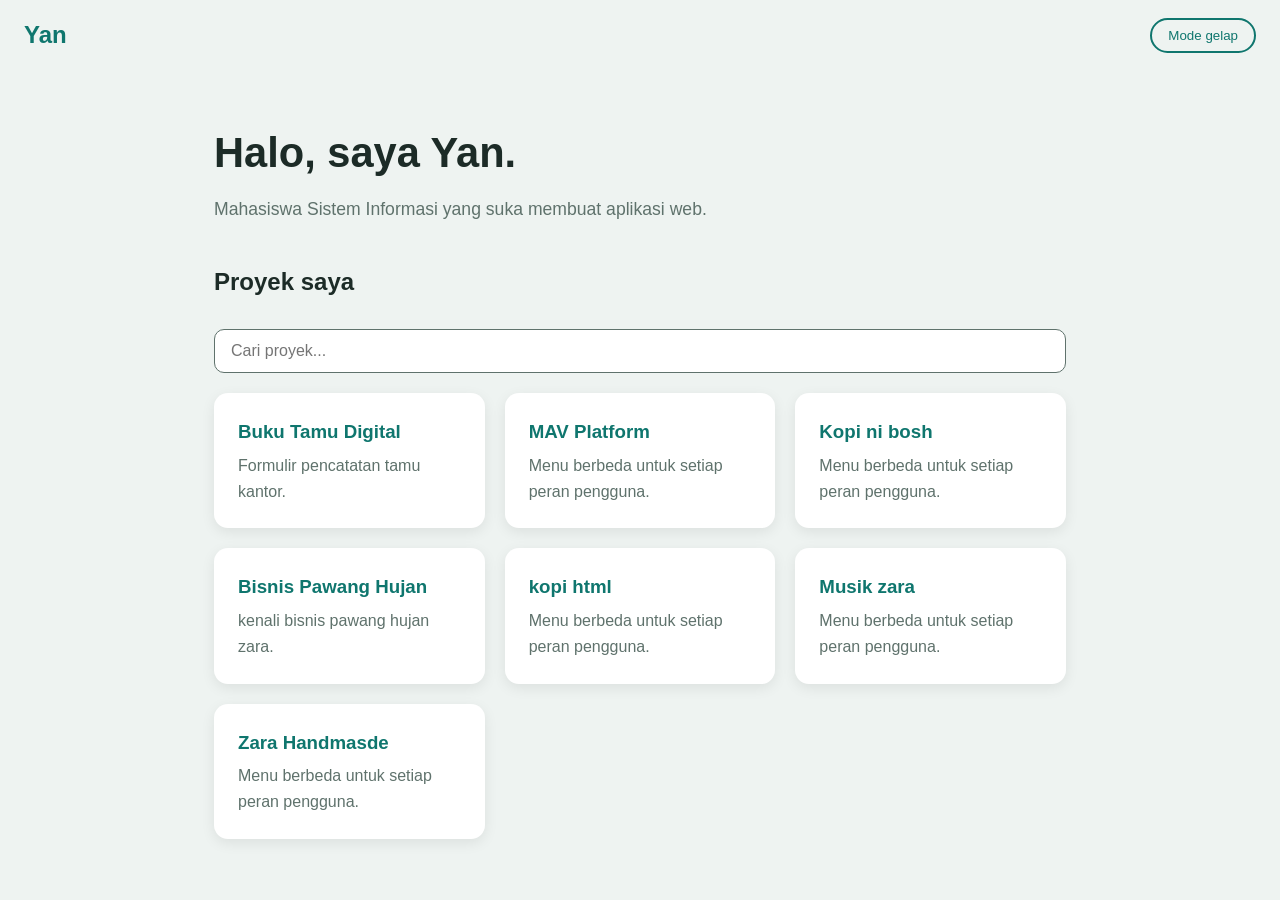
==== commit 815056ea: "push" ====
--- a/index.html
+++ b/index.html
@@ -1,125 +1,80 @@
+
 <!DOCTYPE html>
 <html lang="id">
 <head>
-    
- <meta charset="UTF-8">
- <meta name="viewport" content="width=device-width, initial-scale=1.0">
- <title>Warung Ice Cream - Es Krim Segar Setiap Hari</title>
- <script src="https://code.jquery.com/jquery-3.7.1.min.js"
- integrity="sha256-/JqT3SQfawRcv/BIHPThkBvs0OEvtFFmqPF/lYI/Cxo="
- crossorigin="anonymous"></script>
- <link rel="stylesheet" href="https://cdnjs.cloudflare.com/ajax/libs/font-awesome/6.4.0/css/all.min.css">
- <link href="https://fonts.googleapis.com/css2?family=Poppins:wght@300;400;500;600;700;800&display=swap" rel="stylesheet">
- <link rel="stylesheet" href="style.css">
+    <meta charset="UTF-8">
+    <meta name="viewport" content="width=device-width, initial-scale=1">
+    <title>Portofolio Yan</title>
+
+    <!-- Menghubungkan file CSS -->
+    <link rel="stylesheet" href="style.css">
 </head>
 <body>
- <!-- ========== NAVBAR ========== -->
- <nav class="navbar">
-  <div class="nav-container">
-   <div class="logo"><i class="fas fa-ice-cream"></i>
-    <span>Warung Ice Cream</span></div>
-   <div class="nav-menu" id="navMenu">
-    <a class="nav-link active" data-filter="all">Semua</a>
-    <a class="nav-link" data-filter="es-krim">Es Krim</a>
-    <a class="nav-link" data-filter="sundae">Sundae</a>
-    <a class="nav-link" data-filter="minuman">Minuman</a>
-   </div>
-   <div class="cart-btn" id="cartBtn">
-    <i class="fas fa-shopping-cart"></i>
-    <span class="cart-text">Keranjang</span>
-    <span class="cart-badge" id="cartBadge">0</span>
-   </div>
-   <div class="hamburger" id="hamburger"><i class="fas fa-bars"></i></div>
-  </div>
- </nav>
+    <!-- Bagian atas -->
+    <header class="header">
+        <h2 class="logo">Yan</h2>
+        <button id="tombol-tema">Mode gelap</button>
+    </header>
 
- <!-- ========== HERO ========== -->
- <section class="hero">
-  <div class="hero-content">
-   <h1>Selamat Datang di <span>Warung Ice Cream</span> 🍦</h1>
-   <p>Pilih es krim favoritmu, tambahkan ke keranjang, dan nikmati kesegarannya!</p>
-   <div class="search-box">
-    <input type="text" id="searchProduk" placeholder="Cari es krim favoritmu...">
-    <i class="fas fa-search"></i>
-   </div>
-  </div>
- </section>
+    <main class="isi">
+        <!-- Perkenalan -->
+        <section class="perkenalan">
+            <h1>Halo, saya Yan.</h1>
+            <p>Mahasiswa Sistem Informasi yang suka membuat aplikasi web.</p>
+        </section>
 
- <!-- ========== PRODUK ========== -->
- <section class="produk-section">
-  <div class="section-header">
-   <h2><i class="fas fa-list"></i> Menu Kami</h2>
-   <div class="filter-btns">
-    <button class="filter-btn active" data-cat="all">Semua</button>
-    <button class="filter-btn" data-cat="es-krim">Es Krim</button>
-    <button class="filter-btn" data-cat="sundae">Sundae</button>
-    <button class="filter-btn" data-cat="minuman">Minuman</button>
-   </div>
-  </div>
-  <div class="produk-grid" id="produkGrid"></div>
- </section>
+        <!-- Daftar proyek -->
+        <h2>Proyek saya</h2>
 
- <!-- ========== CART SIDEBAR ========== -->
- <div class="cart-overlay" id="cartOverlay"></div>
- <aside class="cart-sidebar" id="cartSidebar">
-  <div class="cart-header">
-   <h3><i class="fas fa-shopping-bag"></i> Keranjang Belanja</h3>
-   <button class="cart-close" id="cartClose"><i class="fas fa-times"></i></button>
-  </div>
-  <div class="cart-items" id="cartItems"></div>
-  <div class="cart-footer">
-   <div class="cart-total">
-    <span>Total:</span>
-    <span class="total-price" id="cartTotal">Rp 0</span>
-   </div>
-   <button class="btn-checkout" id="btnCheckout">
-    <i class="fas fa-check-circle"></i> Checkout Sekarang
-   </button>
-  </div>
- </aside>
+        <!-- Kotak pencarian -->
+        <input type="text" id="cari" placeholder="Cari proyek...">
 
- <!-- ========== MODAL DATA PEMBELI (Latihan 3) ========== -->
- <div class="modal-overlay" id="modalOverlay">
-  <div class="modal-box">
-   <div class="cart-header">
-    <h3><i class="fas fa-user"></i> Data Pembeli</h3>
-    <button class="cart-close" id="modalClose"><i class="fas fa-times"></i></button>
-   </div>
-   <form id="formPembeli" novalidate>
-    <div class="form-group">
-     <label for="nama">Nama Lengkap</label>
-     <input type="text" id="nama" placeholder="Masukkan nama lengkap">
-     <small class="err" id="errNama">Nama minimal 3 karakter</small>
-    </div>
-    <div class="form-group">
-     <label for="alamat">Alamat</label>
-     <textarea id="alamat" rows="3" placeholder="Alamat pengiriman lengkap"></textarea>
-     <small class="err" id="errAlamat">Alamat minimal 10 karakter</small>
-    </div>
-    <div class="form-group">
-     <label for="hp">No HP</label>
-     <input type="text" id="hp" placeholder="08xxxxxxxxxx">
-     <small class="err" id="errHp">No HP harus 10-13 digit angka (mulai 08)</small>
-    </div>
-    <button type="submit" class="btn-checkout" id="btnKonfirmasi">
-     <i class="fas fa-check-circle"></i> Konfirmasi Pesanan
-    </button>
-   </form>
-  </div>
- </div>
+        <section class="daftar-proyek">
+            <!-- Proyek Buku Tamu Digital -->
+            <a class="kartu" href="buku-tamu-digital/index.html">
+                <h3>Buku Tamu Digital</h3>
+                <p>Formulir pencatatan tamu kantor.</p>
+            </a>
 
- <!-- ========== TOAST ========== -->
- <div class="toast" id="toast">
-  <i class="fas fa-check-circle"></i>
-  <span id="toastMsg">Produk ditambahkan!</span>
- </div>
+            <!-- Proyek MAV Platform -->
+            <a class="kartu" href="mav-platform/index.html">
+                <h3>MAV Platform</h3>
+                <p>Menu berbeda untuk setiap peran pengguna.</p>
+            </a>
 
- <!-- ========== FOOTER ========== -->
- <footer class="footer">
-  <p><strong>Warung Ice Cream</strong> © 2025</p>
-  <p>Praktikum Pemrograman Web Dasar · Prodi Sistem Informasi</p>
- </footer>
+            <a class="kartu" href="web zara/kopinihbos/kopi-senja.html">
+                <h3>Kopi ni bosh</h3>
+                <p>Menu berbeda untuk setiap peran pengguna.</p>
+            </a>
 
- <script src="script.js"></script>
+            <a class="kartu" href="web zara/Pawang hujan/index.html">
+                <h3>Bisnis Pawang Hujan</h3>
+                <p>kenali bisnis pawang hujan zara.</p>
+            </a>
+
+            <a class="kartu" href="web zara/pertemuan 11/kopi.html">
+                <h3>kopi html</h3>
+                <p>Menu berbeda untuk setiap peran pengguna.</p>
+            </a>
+
+            <a class="kartu" href="web zara/websitemusikzara/index.html">
+                <h3>Musik zara</h3>
+                <p>Menu berbeda untuk setiap peran pengguna.</p>
+            </a>
+
+            <a class="kartu" href="web zara/ZARA_HANDMADE ppwd/index.html">
+                <h3>Zara Handmasde</h3>
+                <p>Menu berbeda untuk setiap peran pengguna.</p>
+            </a>
+        </section>
+
+        <!-- Pesan jika proyek tidak ditemukan -->
+        <p id="pesan-kosong" class="pesan-kosong">
+            Proyek tidak ditemukan.
+        </p>
+    </main>
+
+    <!-- Menghubungkan file JavaScript -->
+    <script src="script.js"></script>
 </body>
-</html>+</html>
--- a/style.css
+++ b/style.css
@@ -1,909 +1,126 @@
-/* ============================================================
-   RESET & VARIABEL GLOBAL
-   ============================================================ */
-* {
-  margin: 0;
-  padding: 0;
-  box-sizing: border-box;
+
+/* ===== 1. Warna =====
+   Variabel CSS: ubah warna cukup di sini saja. */
+:root {
+    --latar: #eef3f1;
+    --kartu: #ffffff;
+    --teks: #1c2b27;
+    --teks-pudar: #5f726c;
+    --aksen: #0f766e;
 }
 
+/* Saat body memiliki class "gelap", warna berganti */
+body.gelap {
+    --latar: #121a18;
+    --kartu: #1b2623;
+    --teks: #e6efec;
+    --teks-pudar: #94a8a1;
+    --aksen: #5fd1c4;
+}
 
-:root {
-  --primary: #ff6b9d;
-  --primary-dark: #e84a7f;
-  --secondary: #ffd93d;
-  --accent: #6bcbff;
-  --dark: #2d1b3d;
-  --light: #fff5f8;
-  --gradient: linear-gradient(135deg,#ff6b9d 0%,#ffd93d 100%);
-  --shadow-sm: 0 4px 12px rgba(45,27,61,.08);
-  --shadow-md: 0 8px 25px rgba(45,27,61,.12);
-  --shadow-lg: 0 15px 40px rgba(255,107,157,.25);
-  --radius: 20px;
+/* ===== 2. Dasar halaman ===== */
+* {
+    box-sizing: border-box;
 }
 
 body {
-  font-family: 'Poppins',sans-serif;
-  background: #fef9fb;
-  color: var(--dark);
-  line-height: 1.7;
-  overflow-x: hidden;
+    margin: 0;
+    font-family: Arial, sans-serif;
+    line-height: 1.6;
+    background: var(--latar);
+    color: var(--teks);
 }
 
-/* NAVBAR */
-.navbar {
-  background: var(--gradient);
-  padding: 15px 0;
-  position: sticky;
-  top: 0;
-  z-index: 100;
-  box-shadow: var(--shadow-md);
-}
-
-.nav-container {
-  max-width: 1200px;
-  margin: 0 auto;
-  padding: 0 20px;
-  display: flex;
-  justify-content: space-between;
-  align-items: center;
-  gap: 20px;
+/* ===== 3. Bagian atas ===== */
+.header {
+    display: flex;
+    justify-content: space-between;
+    align-items: center;
+    padding: 16px 24px;
 }
 
 .logo {
-  display: flex;
-  align-items: center;
-  gap: 10px;
-  color: #fff;
-  font-size: 1.3rem;
-  font-weight: 800;
-  flex-shrink: 0;
+    margin: 0;
+    color: var(--aksen);
 }
 
-.logo i {
-  font-size: 1.8rem;
-  animation: swing 2s ease-in-out infinite;
+#tombol-tema {
+    padding: 8px 16px;
+    border: 2px solid var(--aksen);
+    border-radius: 20px;
+    background: transparent;
+    color: var(--aksen);
+    cursor: pointer;
 }
 
-@keyframes swing {
-  0%,
-  100% {
-    transform: rotate(-10deg);
-  }
-  50% {
-    transform: rotate(10deg);
-  }
+/* ===== 4. Isi halaman ===== */
+.isi {
+    max-width: 900px;
+    margin: 0 auto;
+    padding: 0 24px 60px;
 }
 
-.nav-menu {
-  display: flex;
-  gap: 8px;
-  flex-wrap: wrap;
+.perkenalan {
+    padding: 50px 0 20px;
 }
 
-.nav-link {
-  color: #fff;
-  text-decoration: none;
-  padding: 8px 18px;
-  border-radius: 50px;
-  font-size: .9rem;
-  font-weight: 500;
-  cursor: pointer;
-  transition: .3s;
+.perkenalan h1 {
+    font-size: 2.6rem;
+    margin: 0 0 8px;
 }
 
-.nav-link:hover,
-.nav-link.active {
-  background: rgba(255,255,255,.25);
+.perkenalan p {
+    color: var(--teks-pudar);
+    font-size: 1.1rem;
+    margin: 0;
 }
 
-.cart-btn {
-  background: rgba(255,255,255,.2);
-  padding: 10px 20px;
-  border-radius: 50px;
-  color: #fff;
-  font-weight: 600;
-  font-size: .9rem;
-  cursor: pointer;
-  display: flex;
-  align-items: center;
-  gap: 8px;
-  transition: .3s;
-  flex-shrink: 0;
+/* ===== 5. Pencarian ===== */
+#cari {
+    width: 100%;
+    padding: 12px 16px;
+    margin: 8px 0 20px;
+    border: 1px solid var(--teks-pudar);
+    border-radius: 10px;
+    font-size: 1rem;
+    background: var(--kartu);
+    color: var(--teks);
 }
 
-.cart-btn:hover {
-  background: rgba(255,255,255,.35);
-  transform: translateY(-2px);
+/* ===== 6. Kartu proyek ===== */
+.daftar-proyek {
+    display: grid;
+    grid-template-columns: repeat(auto-fill, minmax(250px, 1fr));
+    gap: 20px;
 }
 
-.cart-badge {
-  background: #ff4757;
-  color: #fff;
-  width: 24px;
-  height: 24px;
-  border-radius: 50%;
-  display: flex;
-  align-items: center;
-  justify-content: center;
-  font-size: .75rem;
-  font-weight: 700;
-  transition: .2s;
+.kartu {
+    display: block;
+    padding: 24px;
+    background: var(--kartu);
+    border-radius: 14px;
+    box-shadow: 0 4px 14px rgba(0, 0, 0, 0.08);
+    color: inherit;
+    text-decoration: none;
+    transition: transform 0.2s;
 }
 
-.hamburger {
-  display: none;
-  color: #fff;
-  font-size: 1.5rem;
-  cursor: pointer;
-  background: none;
-  border: none;
+.kartu:hover {
+    transform: translateY(-4px);
 }
 
-/* HERO */
-.hero {
-  background: linear-gradient(135deg,#fff5f8,#ffe4ec);
-  padding: 60px 20px;
-  text-align: center;
-  position: relative;
-  overflow: hidden;
+.kartu h3 {
+    margin: 0 0 6px;
+    color: var(--aksen);
 }
 
-.hero::before {
-  content: '🍦';
-  position: absolute;
-  font-size: 180px;
-  opacity: .08;
-  top: -20px;
-  right: -20px;
-  transform: rotate(-15deg);
+.kartu p {
+    margin: 0;
+    color: var(--teks-pudar);
 }
 
-.hero::after {
-  content: '🍨';
-  position: absolute;
-  font-size: 150px;
-  opacity: .08;
-  bottom: -30px;
-  left: -20px;
-  transform: rotate(15deg);
+/* Pesan "tidak ditemukan" disembunyikan dulu */
+.pesan-kosong {
+    display: none;
+    color: var(--teks-pudar);
 }
-
-.hero-content {
-  max-width: 700px;
-  margin: 0 auto;
-  position: relative;
-  z-index: 1;
-}
-
-.hero h1 {
-  font-size: 2.5rem;
-  color: var(--dark);
-  margin-bottom: 15px;
-  font-weight: 800;
-  line-height: 1.3;
-}
-
-.hero h1 span {
-  color: var(--primary);
-}
-
-.hero p {
-  color: #666;
-  font-size: 1rem;
-  margin-bottom: 30px;
-}
-
-.search-box {
-  max-width: 450px;
-  margin: 0 auto;
-  position: relative;
-}
-
-.search-box input {
-  width: 100%;
-  padding: 16px 55px 16px 25px;
-  border: 2px solid #ffe4ec;
-  border-radius: 50px;
-  font-family: inherit;
-  font-size: .95rem;
-  outline: none;
-  transition: .3s;
-  background: #fff;
-  box-shadow: var(--shadow-sm);
-}
-
-.search-box input:focus {
-  border-color: var(--primary);
-  box-shadow: 0 0 0 5px rgba(255,107,157,.15);
-}
-
-.search-box i {
-  position: absolute;
-  right: 25px;
-  top: 50%;
-  transform: translateY(-50%);
-  color: var(--primary);
-  font-size: 1.1rem;
-}
-
-/* PRODUK */
-.produk-section {
-  max-width: 1200px;
-  margin: 0 auto;
-  padding: 50px 20px;
-}
-
-.section-header {
-  display: flex;
-  justify-content: space-between;
-  align-items: center;
-  margin-bottom: 30px;
-  flex-wrap: wrap;
-  gap: 20px;
-}
-
-.section-header h2 {
-  font-size: 1.6rem;
-  display: flex;
-  align-items: center;
-  gap: 12px;
-}
-
-.section-header h2 i {
-  color: var(--primary);
-}
-
-.filter-btns {
-  display: flex;
-  gap: 8px;
-  flex-wrap: wrap;
-}
-
-.filter-btn {
-  padding: 10px 22px;
-  border: 2px solid #ffe4ec;
-  background: #fff;
-  border-radius: 50px;
-  font-size: .85rem;
-  font-weight: 600;
-  color: #888;
-  cursor: pointer;
-  transition: .3s;
-  font-family: inherit;
-}
-
-.filter-btn:hover,
-.filter-btn.active {
-  background: var(--gradient);
-  color: #fff;
-  border-color: transparent;
-  transform: translateY(-2px);
-  box-shadow: var(--shadow-sm);
-}
-
-.produk-grid {
-  display: grid;
-  grid-template-columns: repeat(auto-fill,minmax(240px,1fr));
-  gap: 25px;
-}
-
-.produk-card {
-  background: #fff;
-  border-radius: var(--radius);
-  overflow: hidden;
-  box-shadow: var(--shadow-sm);
-  transition: all .4s cubic-bezier(.4,0,.2,1);
-  border: 1px solid #ffe4ec;
-  position: relative;
-  animation: fadeInUp .5s ease;
-}
-
-@keyframes fadeInUp {
-  from {
-    opacity: 0;
-    transform: translateY(20px);
-  }
-  to {
-    opacity: 1;
-    transform: translateY(0);
-  }
-}
-
-.produk-card:hover {
-  transform: translateY(-8px);
-  box-shadow: var(--shadow-lg);
-  border-color: var(--primary);
-}
-
-.produk-img {
-  height: 170px;
-  background: linear-gradient(135deg,#ffe4ec,#fff5f8);
-  display: flex;
-  align-items: center;
-  justify-content: center;
-  font-size: 5rem;
-  position: relative;
-  overflow: hidden;
-}
-
-.produk-badge {
-  position: absolute;
-  top: 15px;
-  left: 15px;
-  background: var(--gradient);
-  color: #fff;
-  padding: 5px 14px;
-  border-radius: 50px;
-  font-size: .7rem;
-  font-weight: 700;
-  z-index: 2;
-  text-transform: uppercase;
-  letter-spacing: .5px;
-}
-
-.produk-badge.hot {
-  background: linear-gradient(135deg,#ff4757,#ff6b9d);
-}
-
-.produk-info {
-  padding: 20px;
-}
-
-.produk-info h3 {
-  font-size: 1.05rem;
-  margin-bottom: 8px;
-  font-weight: 700;
-}
-
-.produk-info .desc {
-  font-size: .82rem;
-  color: #999;
-  margin-bottom: 15px;
-  line-height: 1.5;
-  min-height: 38px;
-}
-
-.produk-footer {
-  display: flex;
-  justify-content: space-between;
-  align-items: center;
-}
-
-.produk-price {
-  font-size: 1.15rem;
-  font-weight: 800;
-  color: var(--primary);
-  line-height: 1.2;
-}
-
-.produk-price small {
-  font-size: .7rem;
-  color: #999;
-  font-weight: 400;
-  display: block;
-}
-
-.btn-add-cart {
-  background: var(--gradient);
-  color: #fff;
-  border: none;
-  width: 44px;
-  height: 44px;
-  border-radius: 50%;
-  cursor: pointer;
-  font-size: 1rem;
-  transition: .3s;
-  display: flex;
-  align-items: center;
-  justify-content: center;
-  box-shadow: 0 5px 15px rgba(255,107,157,.35);
-}
-
-.btn-add-cart:hover {
-  transform: rotate(90deg) scale(1.1);
-  box-shadow: 0 8px 20px rgba(255,107,157,.5);
-}
-
-.btn-add-cart:active {
-  transform: scale(.9);
-}
-
-/* CART SIDEBAR */
-.cart-overlay,
-.modal-overlay {
-  position: fixed;
-  top: 0;
-  left: 0;
-  width: 100%;
-  height: 100%;
-  background: rgba(45,27,61,.5);
-  backdrop-filter: blur(4px);
-  z-index: 998;
-  display: none;
-}
-
-.cart-sidebar {
-  position: fixed;
-  top: 0;
-  right: -420px;
-  width: 400px;
-  max-width: 90vw;
-  height: 100%;
-  background: #fff;
-  z-index: 999;
-  box-shadow: -10px 0 40px rgba(45,27,61,.2);
-  transition: right .4s cubic-bezier(.4,0,.2,1);
-  display: flex;
-  flex-direction: column;
-}
-
-.cart-sidebar.open {
-  right: 0;
-}
-
-.cart-header {
-  background: var(--gradient);
-  color: #fff;
-  padding: 22px 25px;
-  display: flex;
-  justify-content: space-between;
-  align-items: center;
-}
-
-.cart-header h3 {
-  color: #fff;
-  margin: 0;
-  font-size: 1.1rem;
-  display: flex;
-  align-items: center;
-  gap: 10px;
-}
-
-.cart-close {
-  background: rgba(255,255,255,.25);
-  border: none;
-  color: #fff;
-  width: 35px;
-  height: 35px;
-  border-radius: 50%;
-  cursor: pointer;
-  font-size: 1rem;
-  transition: .3s;
-}
-
-.cart-close:hover {
-  background: rgba(255,255,255,.4);
-  transform: rotate(90deg);
-}
-
-.cart-items {
-  flex: 1;
-  overflow-y: auto;
-  padding: 20px;
-}
-
-.cart-empty {
-  text-align: center;
-  padding: 50px 20px;
-  color: #bbb;
-}
-
-.cart-empty i {
-  font-size: 3.5rem;
-  margin-bottom: 15px;
-  color: #ffe4ec;
-  display: block;
-}
-
-.cart-empty p {
-  font-weight: 600;
-  color: #999;
-  margin-bottom: 5px;
-}
-
-.cart-empty small {
-  font-size: .85rem;
-}
-
-.cart-item {
-  display: flex;
-  gap: 12px;
-  padding: 14px;
-  background: var(--light);
-  border-radius: 14px;
-  margin-bottom: 12px;
-  align-items: center;
-  animation: slideIn .3s ease;
-}
-
-@keyframes slideIn {
-  from {
-    opacity: 0;
-    transform: translateX(20px);
-  }
-  to {
-    opacity: 1;
-    transform: translateX(0);
-  }
-}
-
-.cart-item-icon {
-  font-size: 2rem;
-  width: 55px;
-  height: 55px;
-  background: #fff;
-  border-radius: 12px;
-  display: flex;
-  align-items: center;
-  justify-content: center;
-  flex-shrink: 0;
-  box-shadow: var(--shadow-sm);
-}
-
-.cart-item-info {
-  flex: 1;
-  min-width: 0;
-}
-
-.cart-item-info h5 {
-  font-size: .88rem;
-  margin-bottom: 4px;
-  font-weight: 600;
-  white-space: nowrap;
-  overflow: hidden;
-  text-overflow: ellipsis;
-}
-
-.cart-item-info .price {
-  font-size: .85rem;
-  color: var(--primary);
-  font-weight: 700;
-}
-
-.qty-control {
-  display: flex;
-  align-items: center;
-  gap: 6px;
-  margin-top: 6px;
-}
-
-.qty-btn {
-  width: 24px;
-  height: 24px;
-  border: none;
-  background: #fff;
-  border-radius: 6px;
-  cursor: pointer;
-  font-weight: 700;
-  color: var(--primary);
-  font-size: .8rem;
-  display: flex;
-  align-items: center;
-  justify-content: center;
-  transition: .2s;
-  box-shadow: 0 2px 4px rgba(0,0,0,.05);
-}
-
-.qty-btn:hover {
-  background: var(--primary);
-  color: #fff;
-}
-
-.qty-value {
-  font-size: .85rem;
-  font-weight: 700;
-  min-width: 22px;
-  text-align: center;
-}
-
-.cart-item-remove {
-  background: none;
-  border: none;
-  color: #ff4757;
-  cursor: pointer;
-  font-size: .95rem;
-  padding: 6px;
-  transition: .2s;
-  border-radius: 6px;
-}
-
-.cart-item-remove:hover {
-  background: #ffe5e5;
-  transform: scale(1.1);
-}
-
-.cart-footer {
-  padding: 20px 25px;
-  background: var(--light);
-  border-top: 2px dashed #ffe4ec;
-}
-
-.cart-total {
-  display: flex;
-  justify-content: space-between;
-  align-items: center;
-  margin-bottom: 15px;
-}
-
-.cart-total span:first-child {
-  color: #888;
-  font-size: .9rem;
-}
-
-.cart-total .total-price {
-  font-size: 1.4rem;
-  font-weight: 800;
-  color: var(--primary);
-  text-align: right;
-  line-height: 1.3;
-}
-
-.total-price small {
-  display: block;
-  font-size: .8rem;
-  font-weight: 400;
-}
-
-.btn-checkout {
-  width: 100%;
-  padding: 15px;
-  background: var(--gradient);
-  color: #fff;
-  border: none;
-  border-radius: 50px;
-  font-family: inherit;
-  font-weight: 700;
-  font-size: .95rem;
-  cursor: pointer;
-  display: flex;
-  align-items: center;
-  justify-content: center;
-  gap: 10px;
-  transition: .3s;
-  box-shadow: 0 8px 20px rgba(255,107,157,.3);
-}
-
-.btn-checkout:hover {
-  transform: translateY(-2px);
-  box-shadow: 0 12px 25px rgba(255,107,157,.45);
-}
-
-.btn-checkout:disabled {
-  opacity: .7;
-  cursor: not-allowed;
-}
-
-/* MODAL FORM */
-.modal-overlay {
-  z-index: 1001;
-  align-items: center;
-  justify-content: center;
-  padding: 20px;
-}
-
-.modal-box {
-  background: #fff;
-  border-radius: var(--radius);
-  width: 100%;
-  max-width: 440px;
-  overflow: hidden;
-  box-shadow: var(--shadow-lg);
-}
-
-.modal-box form {
-  padding: 25px;
-}
-
-.form-group {
-  margin-bottom: 18px;
-}
-
-.form-group label {
-  display: block;
-  font-size: .85rem;
-  font-weight: 600;
-  margin-bottom: 6px;
-}
-
-.form-group input,
-.form-group textarea {
-  width: 100%;
-  padding: 12px 18px;
-  border: 2px solid #ffe4ec;
-  border-radius: 16px;
-  font-family: inherit;
-  font-size: .9rem;
-  outline: none;
-  transition: .3s;
-  resize: none;
-}
-
-.form-group input:focus,
-.form-group textarea:focus {
-  border-color: var(--primary);
-  box-shadow: 0 0 0 4px rgba(255,107,157,.15);
-}
-
-.form-group.invalid input,
-.form-group.invalid textarea {
-  border-color: #ff4757;
-}
-
-.err {
-  display: none;
-  color: #ff4757;
-  font-size: .75rem;
-  margin-top: 4px;
-}
-
-/* TOAST */
-.toast {
-  position: fixed;
-  bottom: 30px;
-  left: 50%;
-  transform: translateX(-50%) translateY(100px);
-  background: var(--dark);
-  color: #fff;
-  padding: 14px 28px;
-  border-radius: 50px;
-  font-size: .9rem;
-  font-weight: 500;
-  z-index: 1100;
-  opacity: 0;
-  transition: all .4s cubic-bezier(.4,0,.2,1);
-  display: flex;
-  align-items: center;
-  gap: 10px;
-  box-shadow: 0 15px 30px rgba(0,0,0,.25);
-  pointer-events: none;
-  max-width: 90vw;
-}
-
-.toast.show {
-  transform: translateX(-50%) translateY(0);
-  opacity: 1;
-}
-
-.toast i {
-  color: var(--secondary);
-}
-
-/* FOOTER */
-.footer {
-  background: var(--dark);
-  color: #fff;
-  text-align: center;
-  padding: 30px 20px;
-  margin-top: 50px;
-}
-
-.footer p {
-  font-size: .85rem;
-  color: rgba(255,255,255,.7);
-  margin-bottom: 5px;
-}
-
-.footer strong {
-  color: var(--secondary);
-}
-
-/* RESPONSIVE */
-@media (max-width:992px) {
-  .nav-container {
-    flex-wrap: wrap;
-  }
-  .nav-menu {
-    order: 3;
-    width: 100%;
-    justify-content: center;
-    margin-top: 10px;
-  }
-}
-
-@media (max-width:768px) {
-  .hamburger {
-    display: block;
-  }
-  .nav-menu {
-    display: none;
-    position: absolute;
-    top: 100%;
-    left: 0;
-    right: 0;
-    background: var(--primary-dark);
-    flex-direction: column;
-    padding: 15px;
-    gap: 5px;
-    box-shadow: var(--shadow-md);
-  }
-  .nav-menu.show {
-    display: flex;
-  }
-  .nav-link {
-    width: 100%;
-    text-align: center;
-    padding: 12px;
-  }
-  .cart-text {
-    display: none;
-  }
-  .hero {
-    padding: 40px 20px;
-  }
-  .hero h1 {
-    font-size: 1.7rem;
-  }
-  .hero p {
-    font-size: .9rem;
-  }
-  .section-header {
-    flex-direction: column;
-    align-items: flex-start;
-  }
-  .section-header h2 {
-    font-size: 1.3rem;
-  }
-  .filter-btns {
-    width: 100%;
-    justify-content: center;
-  }
-  .produk-grid {
-    grid-template-columns: repeat(auto-fill,minmax(160px,1fr));
-    gap: 15px;
-  }
-  .produk-img {
-    height: 130px;
-    font-size: 3.5rem;
-  }
-  .produk-info {
-    padding: 15px;
-  }
-  .produk-info h3 {
-    font-size: .95rem;
-  }
-  .produk-price {
-    font-size: 1rem;
-  }
-  .btn-add-cart {
-    width: 38px;
-    height: 38px;
-    font-size: .9rem;
-  }
-  .cart-sidebar {
-    width: 100%;
-    max-width: 100%;
-  }
-  .toast {
-    font-size: .82rem;
-    padding: 12px 20px;
-  }
-}
-
-@media (max-width:480px) {
-  .produk-grid {
-    grid-template-columns: repeat(2,1fr);
-    gap: 12px;
-  }
-  .produk-img {
-    height: 110px;
-    font-size: 3rem;
-  }
-  .produk-info {
-    padding: 12px;
-  }
-  .produk-info h3 {
-    font-size: .85rem;
-  }
-  .produk-info .desc {
-    font-size: .75rem;
-    min-height: 32px;
-  }
-  .produk-price {
-    font-size: .9rem;
-  }
-  .filter-btn {
-    padding: 8px 16px;
-    font-size: .78rem;
-  }
-}
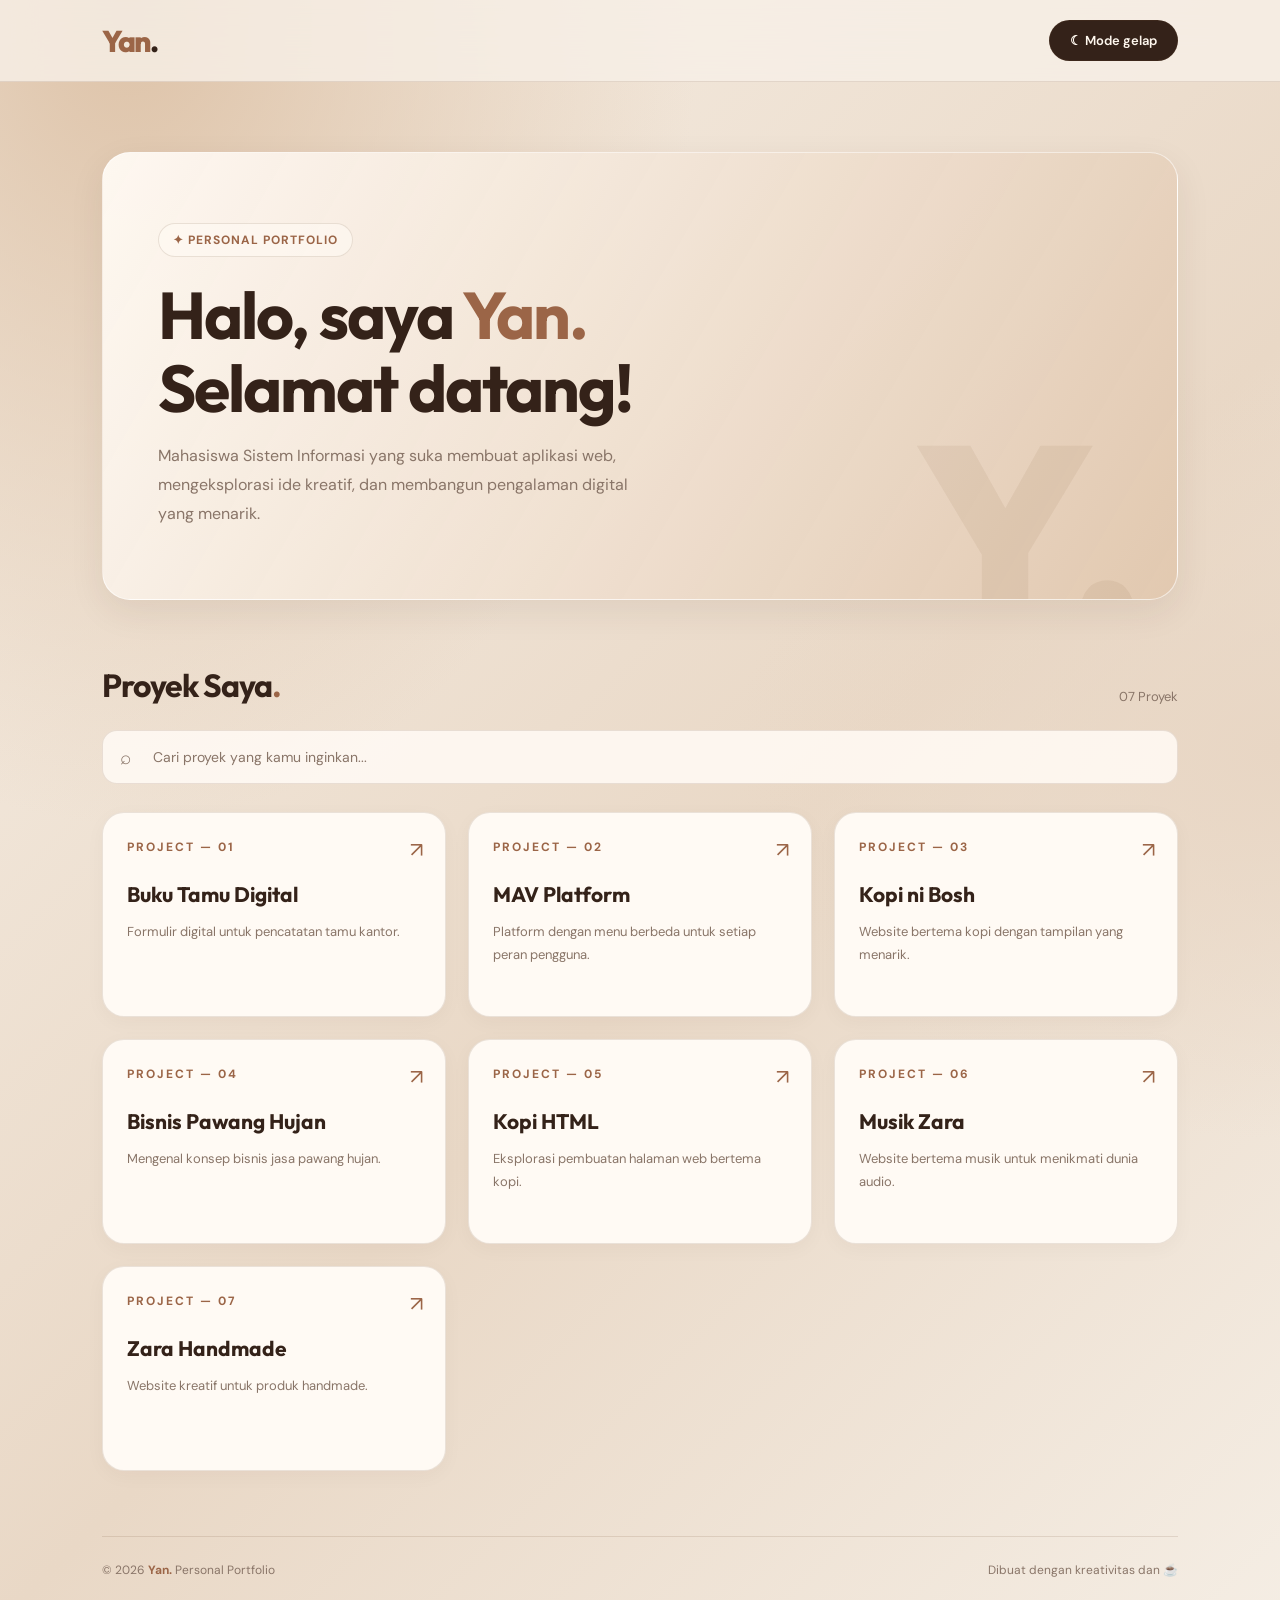
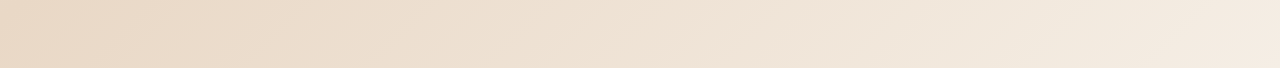
==== commit 48bf60fe: "commit" ====
--- a/index.html
+++ b/index.html
@@ -1,80 +1,629 @@
+
 
 <!DOCTYPE html>
 <html lang="id">
 <head>
     <meta charset="UTF-8">
-    <meta name="viewport" content="width=device-width, initial-scale=1">
+    <meta name="viewport" content="width=device-width, initial-scale=1.0">
     <title>Portofolio Yan</title>
 
-    <!-- Menghubungkan file CSS -->
-    <link rel="stylesheet" href="style.css">
+    <link rel="preconnect" href="https://fonts.googleapis.com">
+    <link href="https://fonts.googleapis.com/css2?family=DM+Sans:wght@400;500;600;700&family=Outfit:wght@400;500;600;700;800&display=swap" rel="stylesheet">
+
+    <style>
+        :root {
+            --bg: #f5eee5;
+            --card: #fffaf4;
+            --text: #342219;
+            --muted: #897568;
+            --accent: #9b6547;
+            --border: rgba(107, 70, 47, 0.14);
+            --shadow: 0 12px 35px rgba(69, 42, 25, 0.08);
+        }
+
+        * {
+            margin: 0;
+            padding: 0;
+            box-sizing: border-box;
+        }
+
+        html {
+            scroll-behavior: smooth;
+        }
+
+        body {
+            min-height: 100vh;
+            font-family: 'DM Sans', sans-serif;
+            color: var(--text);
+            background:
+                radial-gradient(ellipse at 10% 0%, #ddc2a7, transparent 35%),
+                radial-gradient(ellipse at 100% 45%, #e8d6c4, transparent 30%),
+                linear-gradient(135deg, #f7f0e7, #e9d8c6 55%, #f5eee5);
+            transition: background 0.3s, color 0.3s;
+        }
+
+        /* HEADER */
+        .header {
+            position: sticky;
+            top: 0;
+            z-index: 10;
+            display: flex;
+            justify-content: space-between;
+            align-items: center;
+            padding: 20px 8%;
+            background: rgba(247, 240, 231, 0.82);
+            backdrop-filter: blur(18px);
+            border-bottom: 1px solid var(--border);
+        }
+
+        .logo {
+            font-family: 'Outfit', sans-serif;
+            font-size: 30px;
+            font-weight: 800;
+            letter-spacing: -1.5px;
+            color: var(--accent);
+        }
+
+        .logo span {
+            color: var(--text);
+        }
+
+        #tombol-tema {
+            padding: 11px 20px;
+            border: 1px solid var(--border);
+            border-radius: 50px;
+            background: var(--text);
+            color: #fff8ef;
+            font-family: inherit;
+            font-size: 13px;
+            font-weight: 600;
+            cursor: pointer;
+            transition: 0.25s;
+        }
+
+        #tombol-tema:hover {
+            background: var(--accent);
+            transform: translateY(-2px);
+        }
+
+        /* KONTEN */
+        .isi {
+            width: min(1100px, 84%);
+            margin: auto;
+            padding: 70px 0 90px;
+        }
+
+        /* HERO */
+        .perkenalan {
+            position: relative;
+            overflow: hidden;
+            padding: 70px 55px;
+            margin-bottom: 65px;
+            border: 1px solid rgba(255, 255, 255, 0.6);
+            border-radius: 28px;
+            background: linear-gradient(
+                120deg,
+                rgba(255, 250, 244, 0.95),
+                rgba(224, 198, 173, 0.88)
+            );
+            box-shadow: var(--shadow);
+            animation: muncul 0.8s ease;
+        }
+
+        .label-atas {
+            display: inline-block;
+            margin-bottom: 22px;
+            padding: 8px 14px;
+            border: 1px solid var(--border);
+            border-radius: 50px;
+            color: var(--accent);
+            background: rgba(255, 250, 244, 0.6);
+            font-size: 12px;
+            font-weight: 700;
+            letter-spacing: 1px;
+            text-transform: uppercase;
+        }
+
+        .perkenalan h1 {
+            position: relative;
+            z-index: 1;
+            max-width: 650px;
+            margin-bottom: 18px;
+            font-family: 'Outfit', sans-serif;
+            font-size: clamp(38px, 6vw, 66px);
+            line-height: 1.1;
+            letter-spacing: -2px;
+        }
+
+        .perkenalan h1 span {
+            color: var(--accent);
+        }
+
+        .perkenalan p {
+            position: relative;
+            z-index: 1;
+            max-width: 470px;
+            color: var(--muted);
+            font-size: 16px;
+            line-height: 1.8;
+        }
+
+        .dekorasi {
+            position: absolute;
+            right: 30px;
+            bottom: -65px;
+            font-family: 'Outfit', sans-serif;
+            font-size: 260px;
+            font-weight: 800;
+            line-height: 1;
+            color: rgba(121, 77, 48, 0.08);
+            pointer-events: none;
+        }
+
+        /* JUDUL */
+        .judul-proyek {
+            display: flex;
+            justify-content: space-between;
+            align-items: end;
+            gap: 15px;
+            margin-bottom: 25px;
+        }
+
+        .judul-proyek h2 {
+            font-family: 'Outfit', sans-serif;
+            font-size: 32px;
+            letter-spacing: -1px;
+        }
+
+        .jumlah {
+            color: var(--muted);
+            font-size: 13px;
+        }
+
+        /* PENCARIAN */
+        .pencarian {
+            position: relative;
+            margin-bottom: 28px;
+        }
+
+        .ikon-cari {
+            position: absolute;
+            top: 50%;
+            left: 18px;
+            transform: translateY(-50%);
+            font-size: 19px;
+            color: var(--muted);
+        }
+
+        #cari {
+            display: block;
+            width: 100%;
+            padding: 17px 20px 17px 50px;
+            border: 1px solid var(--border);
+            border-radius: 15px;
+            outline: none;
+            background: rgba(255, 250, 244, 0.88);
+            color: var(--text);
+            font-family: inherit;
+            font-size: 14px;
+            transition: 0.25s;
+        }
+
+        #cari::placeholder {
+            color: var(--muted);
+        }
+
+        #cari:focus {
+            border-color: var(--accent);
+            box-shadow: 0 0 0 4px rgba(155, 101, 71, 0.12);
+        }
+
+        /* KARTU PROYEK */
+        .daftar-proyek {
+            display: grid;
+            grid-template-columns: repeat(3, minmax(0, 1fr));
+            gap: 22px;
+        }
+
+        .kartu {
+            position: relative;
+            display: flex;
+            min-height: 205px;
+            flex-direction: column;
+            justify-content: space-between;
+            overflow: hidden;
+            padding: 26px 24px;
+            border: 1px solid var(--border);
+            border-radius: 22px;
+            background: var(--card);
+            color: var(--text);
+            text-decoration: none;
+            box-shadow: 0 5px 20px rgba(69, 42, 25, 0.035);
+            transition: transform 0.3s, box-shadow 0.3s,
+                        border-color 0.3s;
+            animation: muncul 0.6s ease both;
+        }
+
+        .kartu::before {
+            content: "";
+            position: absolute;
+            top: 0;
+            left: 0;
+            width: 100%;
+            height: 4px;
+            background: linear-gradient(90deg, #75452d, #c69b77);
+            transform: scaleX(0);
+            transform-origin: left;
+            transition: transform 0.3s;
+        }
+
+        .kartu:hover {
+            transform: translateY(-7px);
+            border-color: rgba(155, 101, 71, 0.4);
+            box-shadow: 0 18px 35px rgba(69, 42, 25, 0.12);
+        }
+
+        .kartu:hover::before {
+            transform: scaleX(1);
+        }
+
+        .nomor {
+            margin-bottom: 25px;
+            color: var(--accent);
+            font-size: 12px;
+            font-weight: 700;
+            letter-spacing: 2px;
+        }
+
+        .kartu h3 {
+            max-width: 85%;
+            margin-bottom: 12px;
+            font-family: 'Outfit', sans-serif;
+            font-size: 21px;
+            line-height: 1.35;
+        }
+
+        .kartu p {
+            color: var(--muted);
+            font-size: 13px;
+            line-height: 1.8;
+        }
+
+        .panah {
+            position: absolute;
+            top: 23px;
+            right: 22px;
+            color: var(--accent);
+            font-size: 21px;
+            transition: transform 0.3s;
+        }
+
+        .kartu:hover .panah {
+            transform: translate(4px, -4px);
+        }
+
+        /* PESAN PENCARIAN */
+        .pesan-kosong {
+            display: none;
+            padding: 45px 15px;
+            color: var(--muted);
+            text-align: center;
+            line-height: 1.8;
+        }
+
+        /* FOOTER */
+        .footer {
+            margin-top: 65px;
+            padding-top: 25px;
+            border-top: 1px solid var(--border);
+            display: flex;
+            justify-content: space-between;
+            gap: 15px;
+            flex-wrap: wrap;
+            color: var(--muted);
+            font-size: 12px;
+        }
+
+        .footer strong {
+            color: var(--accent);
+        }
+
+        /* MODE GELAP */
+        body.mode-gelap {
+            --text: #f4e8dc;
+            --muted: #bba795;
+            --accent: #d6a27d;
+            --card: #302219;
+            --border: rgba(239, 215, 195, 0.12);
+            --shadow: 0 12px 35px rgba(0, 0, 0, 0.15);
+
+            background:
+                radial-gradient(ellipse at 10% 0%, #4c3325, transparent 35%),
+                radial-gradient(ellipse at 100% 45%, #3a291f, transparent 30%),
+                linear-gradient(135deg, #211812, #302219 55%, #211812);
+        }
+
+        body.mode-gelap .header {
+            background: rgba(33, 24, 18, 0.85);
+        }
+
+        body.mode-gelap .perkenalan {
+            background: linear-gradient(120deg, #39281e, #4a3426);
+            border-color: var(--border);
+        }
+
+        body.mode-gelap .label-atas {
+            background: rgba(33, 24, 18, 0.45);
+        }
+
+        body.mode-gelap #cari {
+            background: #302219;
+            color: var(--text);
+        }
+
+        body.mode-gelap #tombol-tema {
+            background: #ead6c3;
+            color: #302219;
+        }
+
+        /* ANIMASI */
+        @keyframes muncul {
+            from {
+                opacity: 0;
+                transform: translateY(15px);
+            }
+            to {
+                opacity: 1;
+                transform: translateY(0);
+            }
+        }
+
+        /* RESPONSIVE */
+        @media (max-width: 900px) {
+            .isi {
+                width: 88%;
+            }
+
+            .daftar-proyek {
+                grid-template-columns: repeat(2, minmax(0, 1fr));
+            }
+
+            .perkenalan {
+                padding: 55px 35px;
+            }
+        }
+
+        @media (max-width: 560px) {
+            .header {
+                padding: 17px 6%;
+            }
+
+            .logo {
+                font-size: 26px;
+            }
+
+            #tombol-tema {
+                padding: 10px 14px;
+            }
+
+            .isi {
+                width: 90%;
+                padding-top: 40px;
+            }
+
+            .perkenalan {
+                padding: 42px 24px;
+                margin-bottom: 45px;
+                border-radius: 22px;
+            }
+
+            .perkenalan h1 {
+                font-size: 42px;
+                letter-spacing: -1.5px;
+            }
+
+            .perkenalan p {
+                font-size: 14px;
+            }
+
+            .dekorasi {
+                right: 0;
+                font-size: 150px;
+            }
+
+            .judul-proyek h2 {
+                font-size: 27px;
+            }
+
+            .daftar-proyek {
+                grid-template-columns: 1fr;
+                gap: 16px;
+            }
+
+            .kartu {
+                min-height: 175px;
+                padding: 24px;
+            }
+
+            .footer {
+                flex-direction: column;
+            }
+        }
+    </style>
 </head>
+
 <body>
-    <!-- Bagian atas -->
+
+    <!-- HEADER -->
     <header class="header">
-        <h2 class="logo">Yan</h2>
-        <button id="tombol-tema">Mode gelap</button>
+        <h2 class="logo">Yan<span>.</span></h2>
+        <button id="tombol-tema" type="button">
+            ☾ Mode gelap
+        </button>
     </header>
 
     <main class="isi">
-        <!-- Perkenalan -->
+
+        <!-- PERKENALAN -->
         <section class="perkenalan">
-            <h1>Halo, saya Yan.</h1>
-            <p>Mahasiswa Sistem Informasi yang suka membuat aplikasi web.</p>
+            <span class="label-atas">✦ Personal Portfolio</span>
+
+            <h1>
+                Halo, saya <span>Yan.</span><br>
+                Selamat datang!
+            </h1>
+
+            <p>
+                Mahasiswa Sistem Informasi yang suka membuat aplikasi web,
+                mengeksplorasi ide kreatif, dan membangun pengalaman digital
+                yang menarik.
+            </p>
+
+            <div class="dekorasi">Y.</div>
         </section>
 
-        <!-- Daftar proyek -->
-        <h2>Proyek saya</h2>
-
-        <!-- Kotak pencarian -->
-        <input type="text" id="cari" placeholder="Cari proyek...">
-
-        <section class="daftar-proyek">
-            <!-- Proyek Buku Tamu Digital -->
-            <a class="kartu" href="buku-tamu-digital/index.html">
-                <h3>Buku Tamu Digital</h3>
-                <p>Formulir pencatatan tamu kantor.</p>
-            </a>
-
-            <!-- Proyek MAV Platform -->
-            <a class="kartu" href="mav-platform/index.html">
-                <h3>MAV Platform</h3>
-                <p>Menu berbeda untuk setiap peran pengguna.</p>
-            </a>
-
-            <a class="kartu" href="web zara/kopinihbos/kopi-senja.html">
-                <h3>Kopi ni bosh</h3>
-                <p>Menu berbeda untuk setiap peran pengguna.</p>
-            </a>
-
-            <a class="kartu" href="web zara/Pawang hujan/index.html">
-                <h3>Bisnis Pawang Hujan</h3>
-                <p>kenali bisnis pawang hujan zara.</p>
-            </a>
-
-            <a class="kartu" href="web zara/pertemuan 11/kopi.html">
-                <h3>kopi html</h3>
-                <p>Menu berbeda untuk setiap peran pengguna.</p>
-            </a>
-
-            <a class="kartu" href="web zara/websitemusikzara/index.html">
-                <h3>Musik zara</h3>
-                <p>Menu berbeda untuk setiap peran pengguna.</p>
-            </a>
-
-            <a class="kartu" href="web zara/ZARA_HANDMADE ppwd/index.html">
-                <h3>Zara Handmasde</h3>
-                <p>Menu berbeda untuk setiap peran pengguna.</p>
-            </a>
+        <!-- DAFTAR PROYEK -->
+        <section id="proyek">
+            <div class="judul-proyek">
+                <h2>Proyek Saya<span style="color:var(--accent)">.</span></h2>
+                <span class="jumlah" id="jumlah-proyek">07 Proyek</span>
+            </div>
+
+            <!-- PENCARIAN -->
+            <div class="pencarian">
+                <span class="ikon-cari">⌕</span>
+                <input
+                    type="text"
+                    id="cari"
+                    placeholder="Cari proyek yang kamu inginkan..."
+                    aria-label="Cari proyek"
+                >
+            </div>
+
+            <!-- KARTU -->
+            <div class="daftar-proyek">
+
+                <a class="kartu" href="buku-tamu-digital/index.html">
+                    <div>
+                        <div class="nomor">PROJECT — 01</div>
+                        <h3>Buku Tamu Digital</h3>
+                        <p>Formulir digital untuk pencatatan tamu kantor.</p>
+                    </div>
+                    <span class="panah">↗</span>
+                </a>
+
+                <a class="kartu" href="mav-platform/index.html">
+                    <div>
+                        <div class="nomor">PROJECT — 02</div>
+                        <h3>MAV Platform</h3>
+                        <p>Platform dengan menu berbeda untuk setiap peran pengguna.</p>
+                    </div>
+                    <span class="panah">↗</span>
+                </a>
+
+                <a class="kartu" href="web zara/kopinihbos/kopi-senja.html">
+                    <div>
+                        <div class="nomor">PROJECT — 03</div>
+                        <h3>Kopi ni Bosh</h3>
+                        <p>Website bertema kopi dengan tampilan yang menarik.</p>
+                    </div>
+                    <span class="panah">↗</span>
+                </a>
+
+                <a class="kartu" href="web zara/Pawang hujan/index.html">
+                    <div>
+                        <div class="nomor">PROJECT — 04</div>
+                        <h3>Bisnis Pawang Hujan</h3>
+                        <p>Mengenal konsep bisnis jasa pawang hujan.</p>
+                    </div>
+                    <span class="panah">↗</span>
+                </a>
+
+                <a class="kartu" href="web zara/pertemuan 11/kopi.html">
+                    <div>
+                        <div class="nomor">PROJECT — 05</div>
+                        <h3>Kopi HTML</h3>
+                        <p>Eksplorasi pembuatan halaman web bertema kopi.</p>
+                    </div>
+                    <span class="panah">↗</span>
+                </a>
+
+                <a class="kartu" href="web zara/websitemusikzara/index.html">
+                    <div>
+                        <div class="nomor">PROJECT — 06</div>
+                        <h3>Musik Zara</h3>
+                        <p>Website bertema musik untuk menikmati dunia audio.</p>
+                    </div>
+                    <span class="panah">↗</span>
+                </a>
+
+                <a class="kartu" href="web zara/ZARA_HANDMADE ppwd/index.html">
+                    <div>
+                        <div class="nomor">PROJECT — 07</div>
+                        <h3>Zara Handmade</h3>
+                        <p>Website kreatif untuk produk handmade.</p>
+                    </div>
+                    <span class="panah">↗</span>
+                </a>
+
+            </div>
+
+            <p id="pesan-kosong" class="pesan-kosong">
+                <strong>Yah, proyeknya belum ditemukan.</strong><br>
+                Coba gunakan kata kunci yang lain, ya!
+            </p>
         </section>
 
-        <!-- Pesan jika proyek tidak ditemukan -->
-        <p id="pesan-kosong" class="pesan-kosong">
-            Proyek tidak ditemukan.
-        </p>
+        <!-- FOOTER -->
+        <footer class="footer">
+            <p>© 2026 <strong>Yan.</strong> Personal Portfolio</p>
+            <p>Dibuat dengan kreativitas dan ☕</p>
+        </footer>
+
     </main>
 
-    <!-- Menghubungkan file JavaScript -->
-    <script src="script.js"></script>
+    <script>
+        const tombolTema = document.getElementById('tombol-tema');
+        const inputCari = document.getElementById('cari');
+        const kartuProyek = document.querySelectorAll('.kartu');
+        const pesanKosong = document.getElementById('pesan-kosong');
+        const jumlahProyek = document.getElementById('jumlah-proyek');
+
+        // MODE GELAP DAN TERANG
+        tombolTema.addEventListener('click', function () {
+            document.body.classList.toggle('mode-gelap');
+
+            const modeGelap =
+                document.body.classList.contains('mode-gelap');
+
+            tombolTema.textContent = modeGelap
+                ? '☀ Mode terang'
+                : '☾ Mode gelap';
+        });
+
+        // PENCARIAN PROYEK
+        inputCari.addEventListener('input', function () {
+            const kataKunci = inputCari.value.toLowerCase().trim();
+            let jumlahTampil = 0;
+
+            kartuProyek.forEach(function (kartu) {
+                const teks = kartu.textContent.toLowerCase();
+                const cocok = teks.includes(kataKunci);
+
+                kartu.style.display = cocok ? 'flex' : 'none';
+
+                if (cocok) {
+                    jumlahTampil++;
+                }
+            });
+
+            pesanKosong.style.display =
+                jumlahTampil === 0 ? 'block' : 'none';
+
+            jumlahProyek.textContent =
+                String(jumlahTampil).padStart(2, '0') + ' Proyek';
+        });
+    </script>
+
 </body>
 </html>
